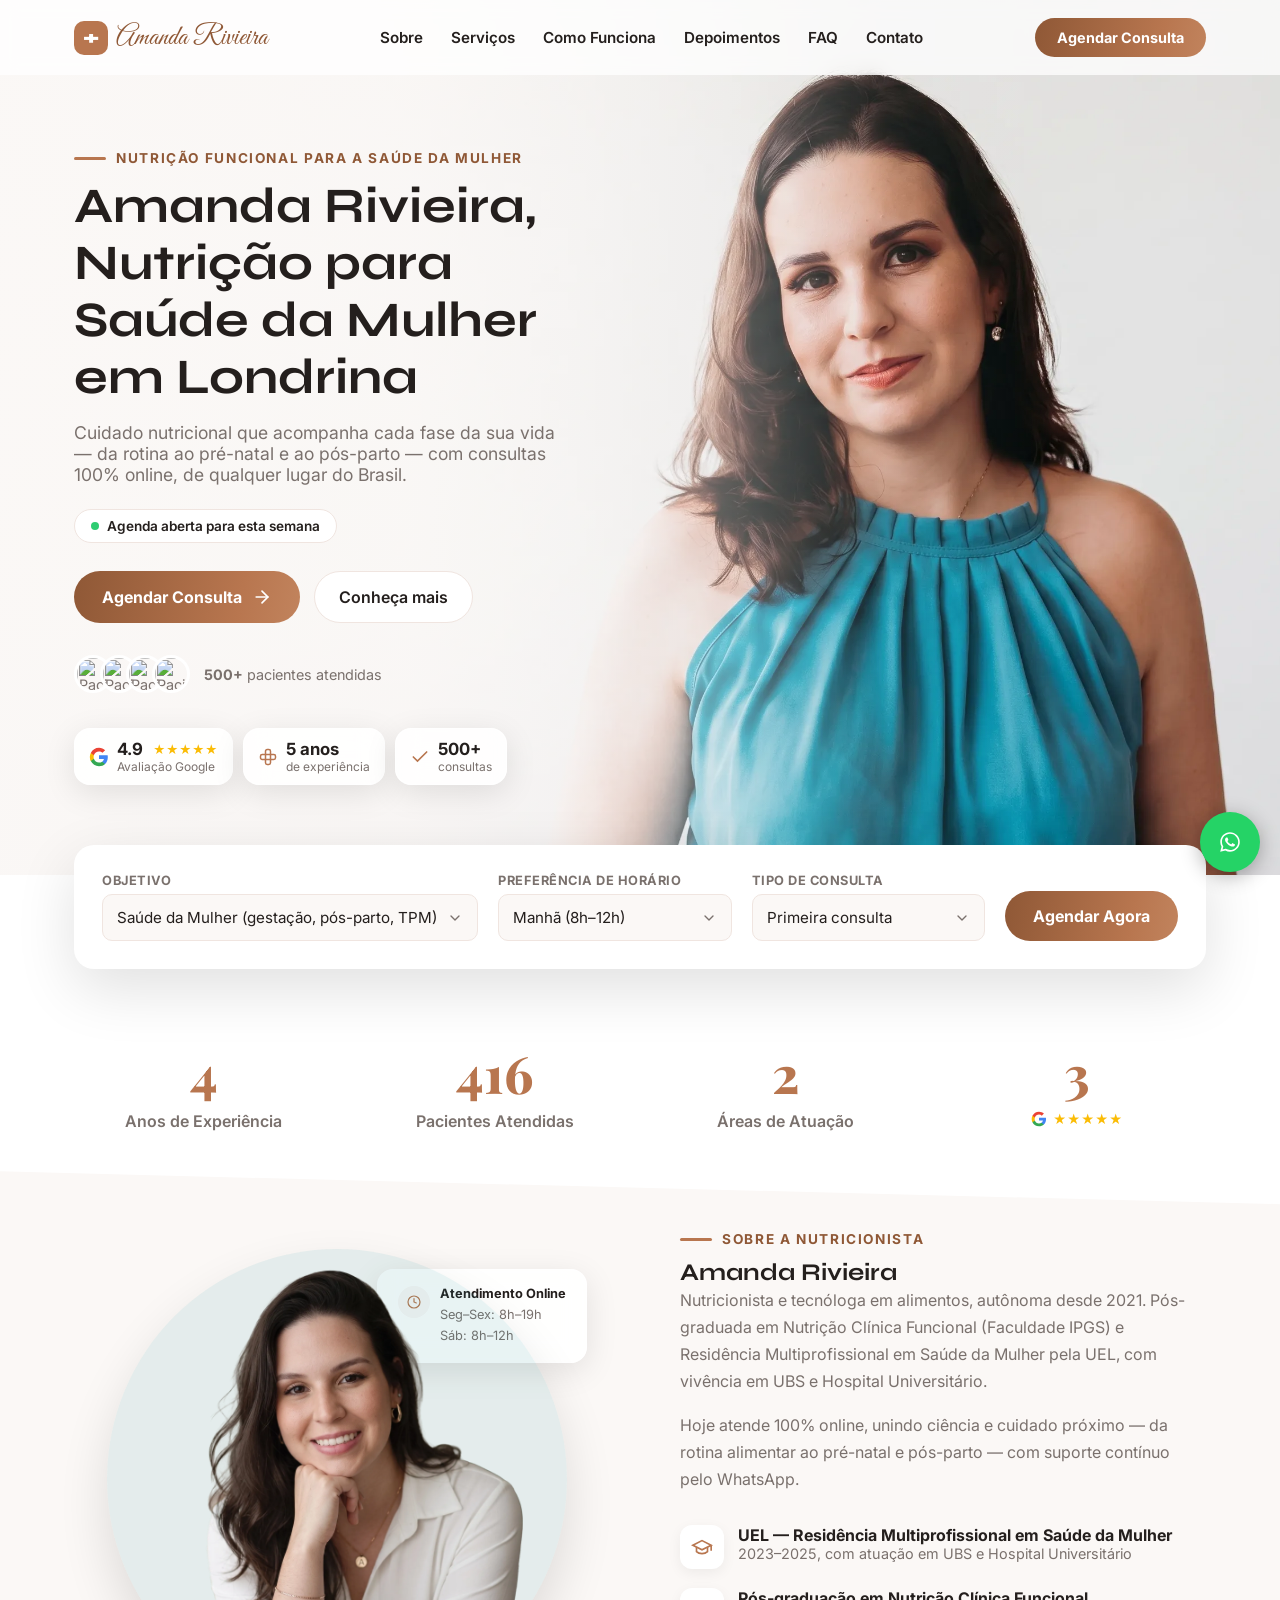
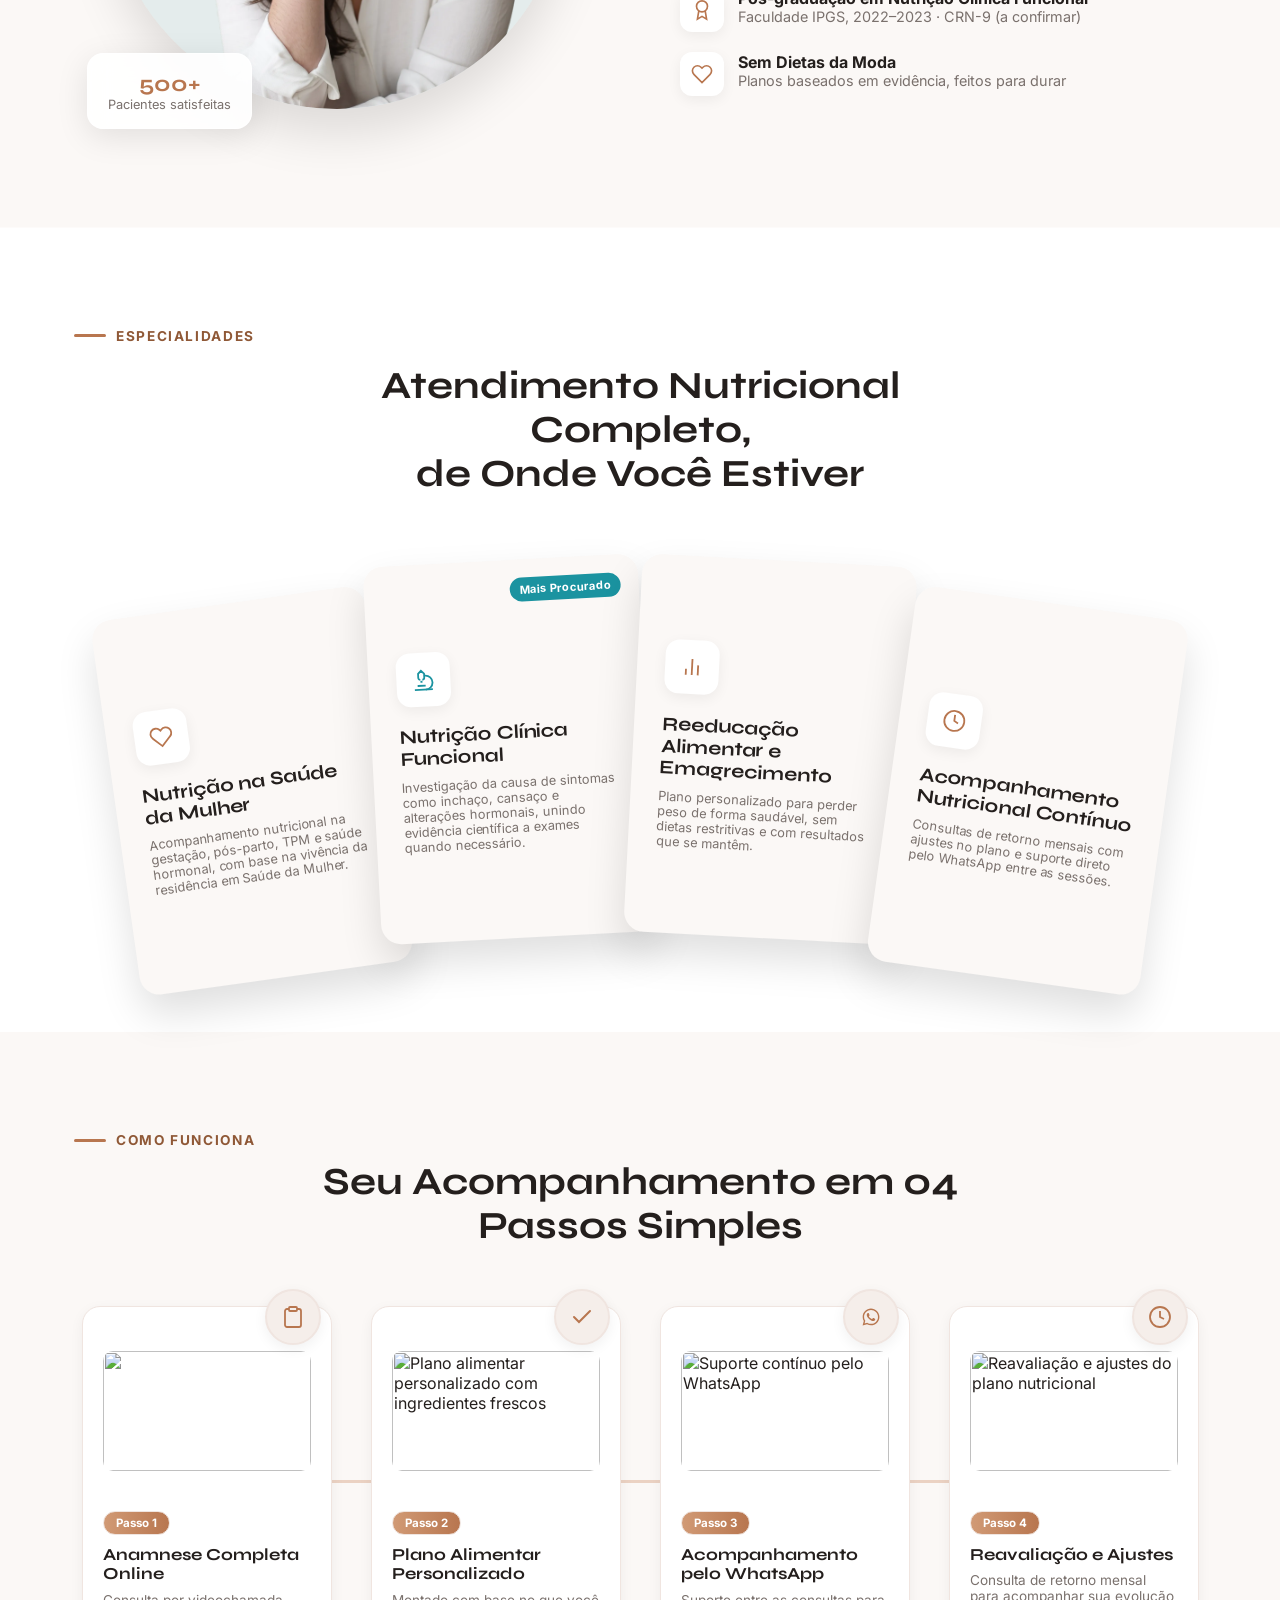
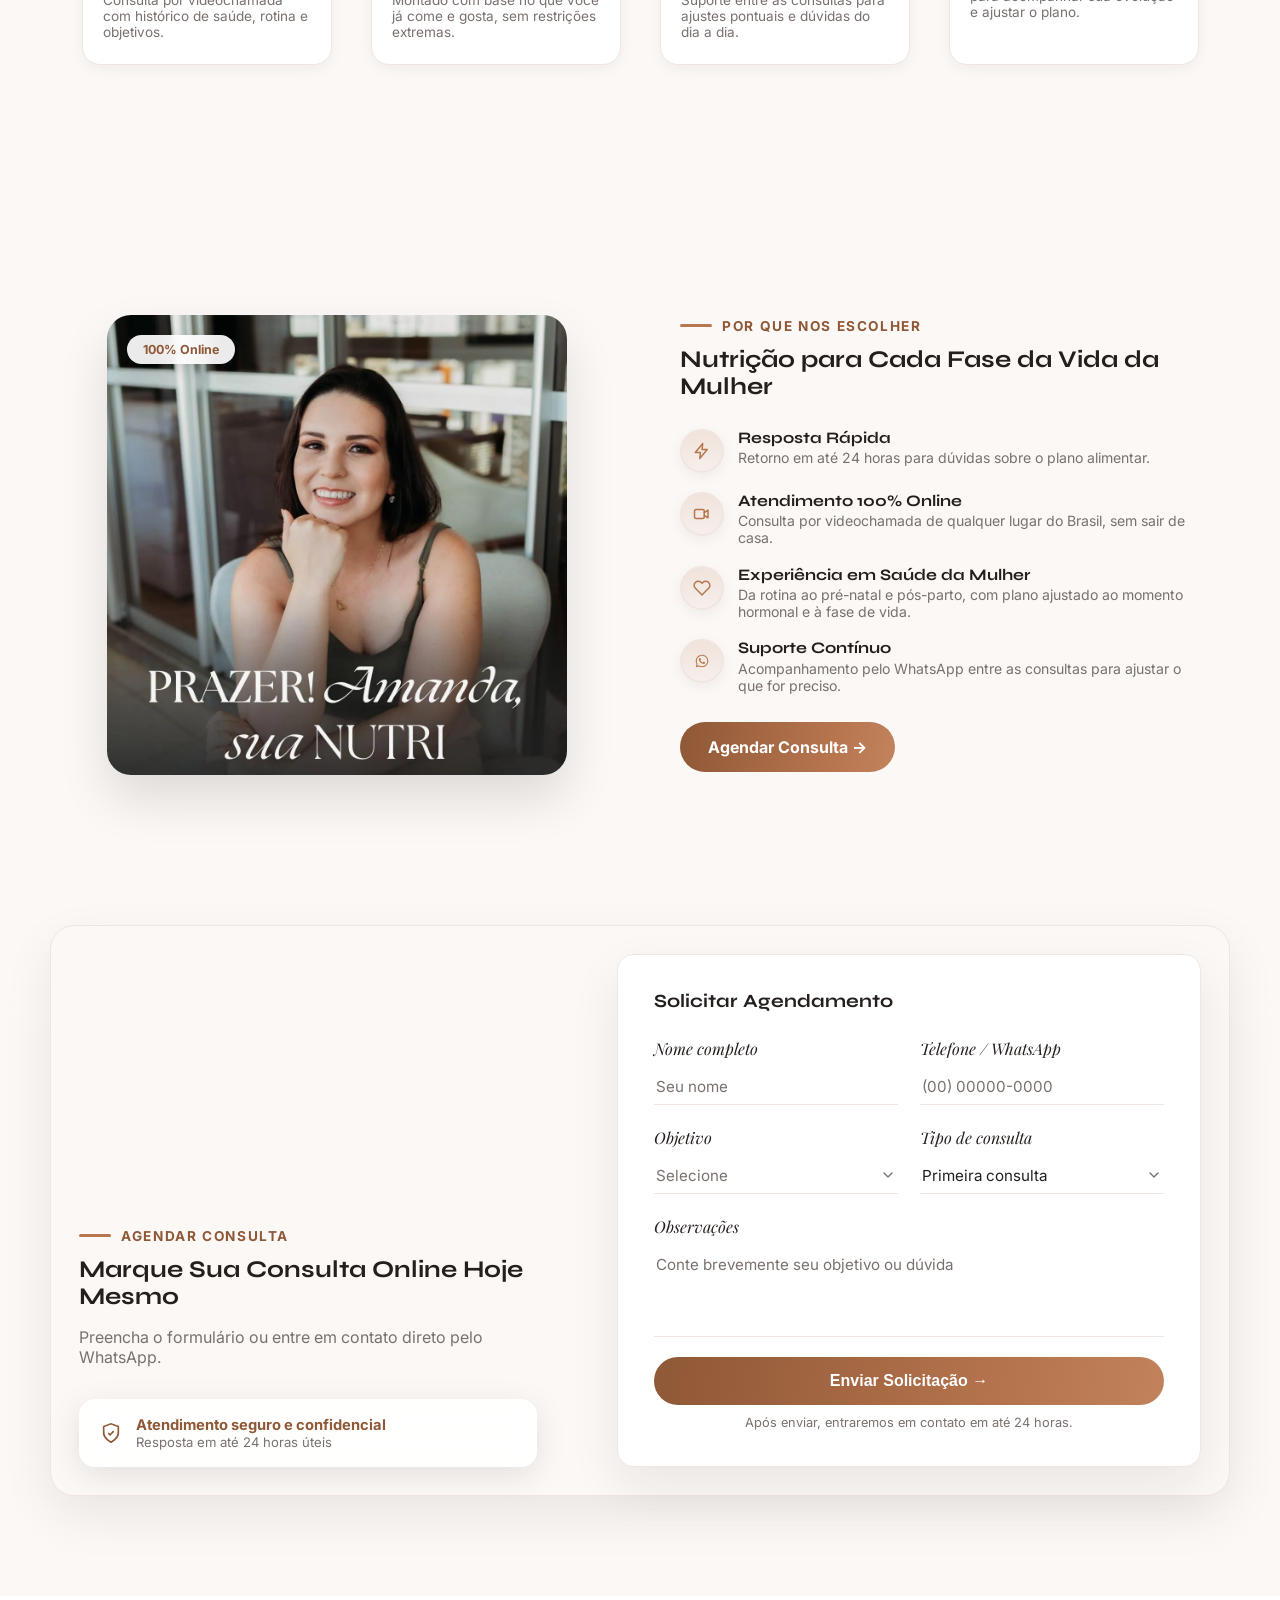
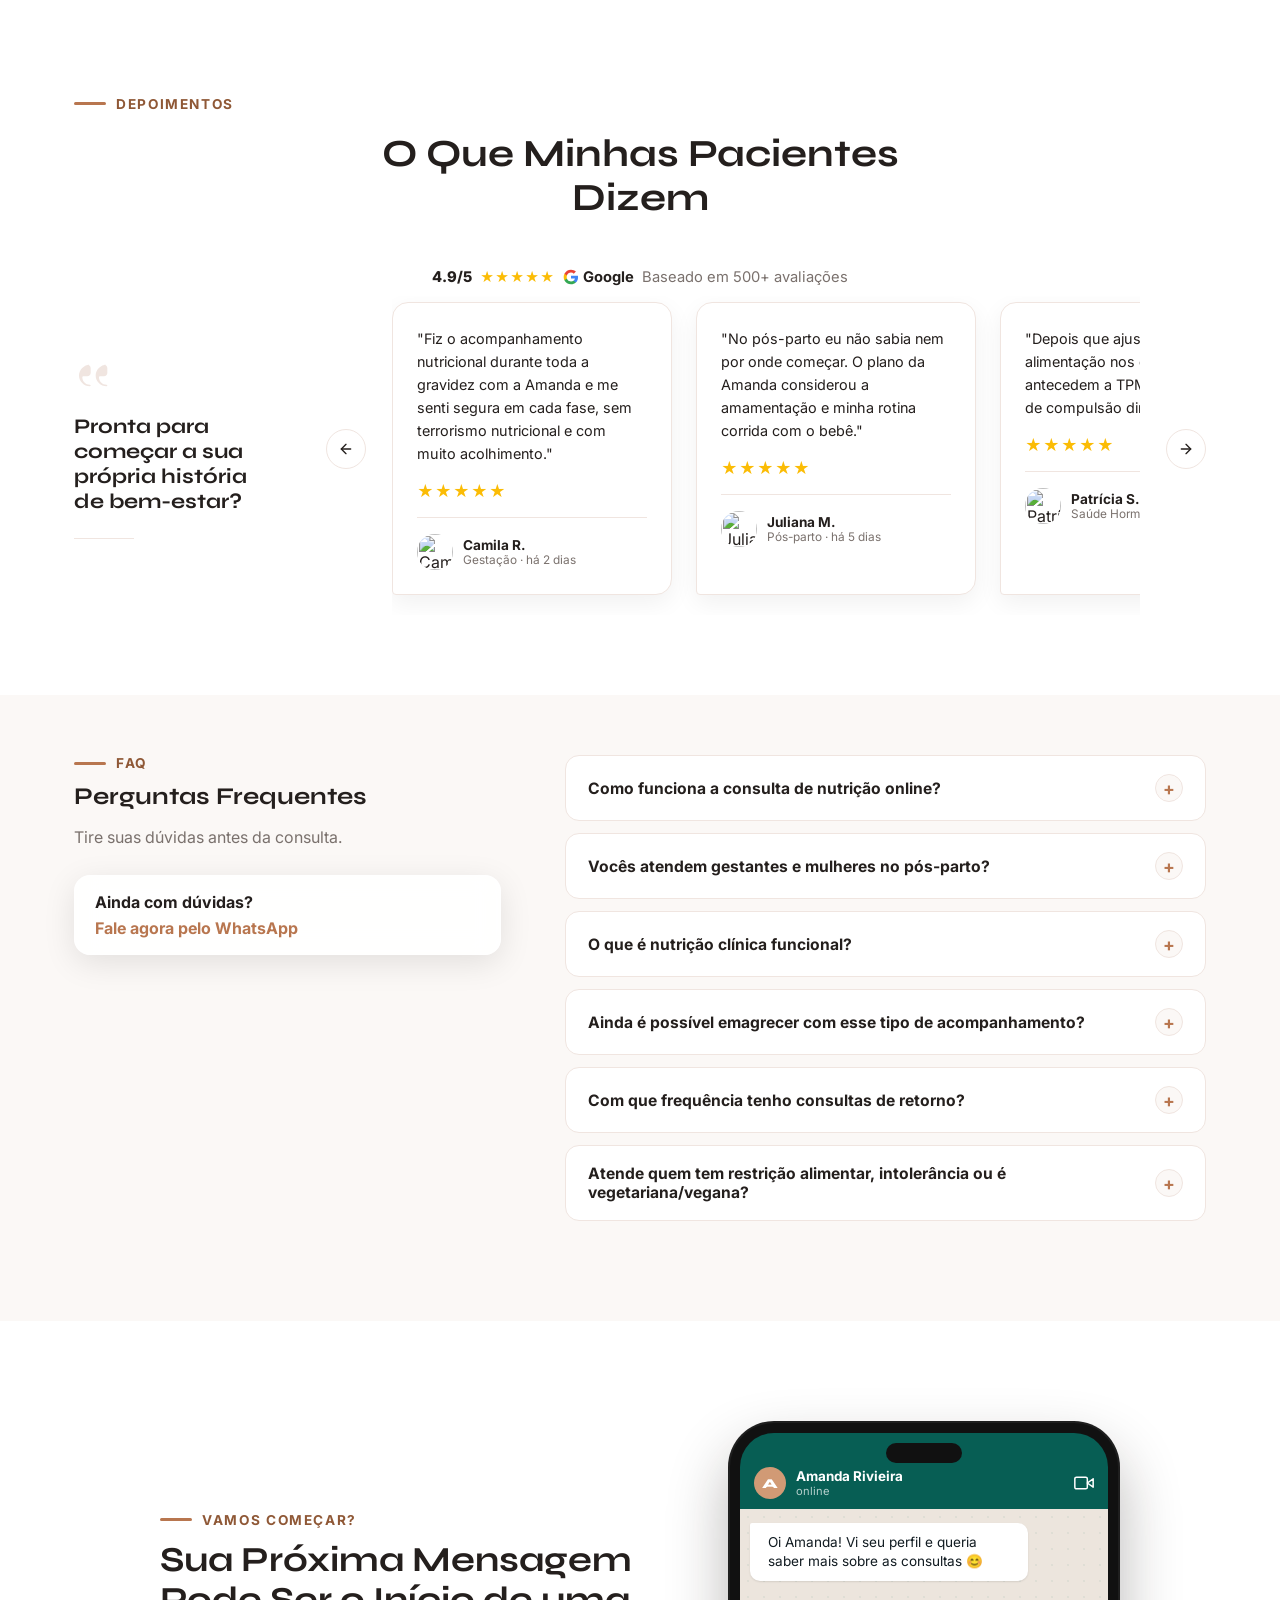
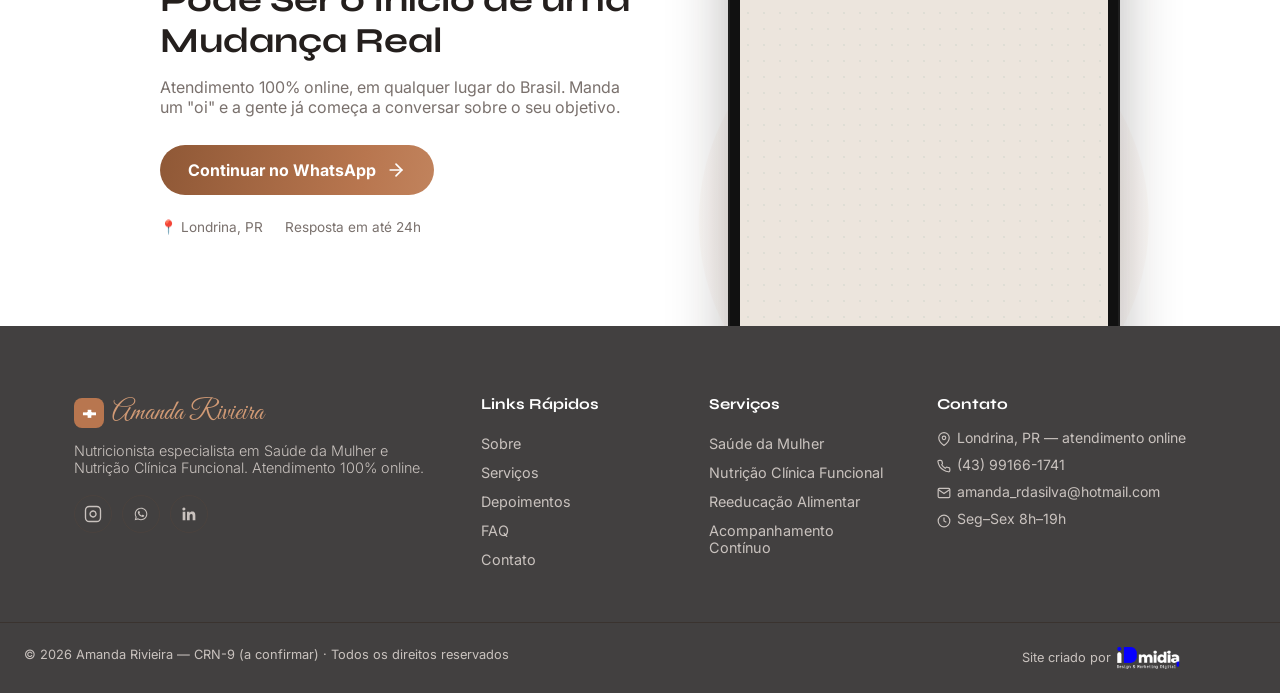
==== index.html @ 5c91d1a1 "versão final" ====
<head>
  <meta charset="UTF-8">
  <meta name="viewport" content="width=device-width, initial-scale=1">

  <title>Nutricionista em Londrina | Amanda Rivieira — Saúde da Mulher e Nutrição Clínica Funcional</title>
  <meta name="description"
    content="Amanda Rivieira, nutricionista especialista em Saúde da Mulher e Nutrição Clínica Funcional. Atendimento 100% online para todo o Brasil. Agende pelo WhatsApp.">

  <link rel="canonical" href="https://#">

  <meta property="og:type" content="website">
  <meta property="og:title"
    content="Nutricionista em Londrina | Amanda Rivieira — Saúde da Mulher e Nutrição Clínica Funcional">
  <meta property="og:description"
    content="Amanda Rivieira, nutricionista especialista em Saúde da Mulher e Nutrição Clínica Funcional. Atendimento 100% online para todo o Brasil. Agende pelo WhatsApp.">
  <meta property="og:image"
    content="https://ui-avatars.com/api/?name=Amanda+Rivieira&size=1200&background=B8764F&color=fff">
  <meta property="og:url" content="https://#">
  <meta property="og:locale" content="pt_BR">

  <link rel="preconnect" href="https://fonts.googleapis.com">
  <link rel="preconnect" href="https://fonts.gstatic.com" crossorigin>
  <link
    href="https://fonts.googleapis.com/css2?family=Syne:wght@500;700;800&family=Inter:wght@400;500;600;700&family=Great+Vibes&family=Playfair+Display:ital,wght@0,700;0,800;0,900;1,400;1,500&display=swap"
    rel="stylesheet">

  <link rel="stylesheet" href="css/style.css">
</head>

<body>

  <script type="application/ld+json">
{
  "@context": "https://schema.org",
  "@graph": [
    {
      "@type": ["Person", "LocalBusiness"],
      "@id": "https://#amanda-rivieira",
      "name": "Amanda Rivieira",
      "jobTitle": "Nutricionista",
      "description": "Nutricionista especialista em Saúde da Mulher e Nutrição Clínica Funcional, com atendimento 100% online para todo o Brasil.",
      "url": "https://#",
      "telephone": "+5543991661741",
      "priceRange": "$$",
      "image": "https://ui-avatars.com/api/?name=Amanda+Rivieira&size=800&background=B8764F&color=fff",
      "knowsAbout": ["Nutrição Clínica Funcional", "Saúde da Mulher", "Nutrição Materno-Infantil", "Reeducação Alimentar"],
      "address": {
        "@type": "PostalAddress",
        "addressLocality": "Londrina",
        "addressRegion": "PR",
        "addressCountry": "BR"
      },
      "areaServed": "BR",
      "openingHoursSpecification": [
        { "@type": "OpeningHoursSpecification", "dayOfWeek": ["Monday","Tuesday","Wednesday","Thursday","Friday"], "opens": "08:00", "closes": "19:00" },
        { "@type": "OpeningHoursSpecification", "dayOfWeek": "Saturday", "opens": "08:00", "closes": "12:00" }
      ]
    },
    {
      "@type": "FAQPage",
      "mainEntity": [
        { "@type": "Question", "name": "Como funciona a consulta de nutrição online?", "acceptedAnswer": { "@type": "Answer", "text": "A consulta acontece por videochamada, com duração média de 50 minutos. Na primeira consulta fazemos uma anamnese completa e ao final você recebe um plano alimentar personalizado por e-mail em até 5 dias úteis." } },
        { "@type": "Question", "name": "Vocês atendem gestantes e mulheres no pós-parto?", "acceptedAnswer": { "@type": "Answer", "text": "Sim. Fiz Residência Multiprofissional em Saúde da Mulher pela UEL, com vivência em pré-natal, maternidade e pós-parto, e atendo gestantes e puérperas com acompanhamento nutricional específico para cada fase." } },
        { "@type": "Question", "name": "O que é nutrição clínica funcional?", "acceptedAnswer": { "@type": "Answer", "text": "É uma abordagem que investiga a causa de sintomas como inchaço, queda de cabelo, TPM e alterações hormonais através da alimentação, unindo evidência científica a exames laboratoriais quando necessário." } },
        { "@type": "Question", "name": "Ainda é possível emagrecer com esse tipo de acompanhamento?", "acceptedAnswer": { "@type": "Answer", "text": "Sim, o emagrecimento pode ser um dos objetivos dentro do plano, mas ele é construído considerando também sintomas, hormônios e fase da vida — não é uma dieta genérica de restrição calórica." } },
        { "@type": "Question", "name": "Com que frequência tenho consultas de retorno?", "acceptedAnswer": { "@type": "Answer", "text": "O acompanhamento padrão é mensal, com suporte pelo WhatsApp entre as consultas para ajustes pontuais." } },
        { "@type": "Question", "name": "Atende quem tem restrição alimentar, intolerância ou é vegetariana/vegana?", "acceptedAnswer": { "@type": "Answer", "text": "Sim. Monto planos adaptados para intolerância à lactose, doença celíaca, vegetarianismo, veganismo, amamentação e outras necessidades específicas." } }
      ]
    }
  ]
}
</script>

  <nav class="navbar" id="navbar">
    <div class="nav-container">
      <a href="#" class="nav-logo"><span class="logo-icon">+</span><span class="logo-text">Amanda Rivieira</span></a>
      <ul class="nav-menu">
        <li><a href="#sobre">Sobre</a></li>
        <li><a href="#servicos">Serviços</a></li>
        <li><a href="#processo">Como Funciona</a></li>
        <li><a href="#depoimentos">Depoimentos</a></li>
        <li><a href="#faq">FAQ</a></li>
        <li><a href="#contato">Contato</a></li>
      </ul>
      <a href="https://wa.me/5543991661741?text=Ol%C3%A1%2C%20gostaria%20de%20agendar%20uma%20consulta"
        class="nav-cta">Agendar Consulta</a>
      <button class="hamburger" id="hamburger" aria-label="Menu"
        aria-expanded="false"><span></span><span></span><span></span></button>
    </div>
  </nav>
  <div class="nav-overlay" id="navOverlay"></div>

  <section class="hero" id="inicio">
    <img src="src/amanda-rivieira.webp" alt="Amanda Rivieira, nutricionista especialista em Saúde da Mulher em Londrina"
      class="hero-bg-photo" loading="eager" fetchpriority="high">
    <div class="hero-scrim"></div>

    <div class="hero-content">
      <div class="hero-text reveal">
        <div class="section-label">Nutrição Funcional para a Saúde da Mulher</div>
        <h1 class="hero-title">Amanda Rivieira, Nutrição para Saúde da Mulher em Londrina</h1>
        <p class="hero-sub">Cuidado nutricional que acompanha cada fase da sua vida — da rotina ao pré-natal e ao
          pós-parto — com consultas 100% online, de qualquer lugar do Brasil.</p>
        <div class="hero-badge"><span class="badge-dot"></span> Agenda aberta para esta semana</div>
        <div class="hero-actions">
          <a href="https://wa.me/5543991661741?text=Ol%C3%A1%2C%20gostaria%20de%20agendar%20uma%20consulta"
            class="btn-primary">
            Agendar Consulta
            <svg width="20" height="20" viewBox="0 0 24 24" fill="none" stroke="currentColor" stroke-width="2"
              stroke-linecap="round">
              <line x1="5" y1="12" x2="19" y2="12" />
              <polyline points="12 5 19 12 12 19" />
            </svg>
          </a>
          <a href="#sobre" class="btn-ghost">Conheça mais</a>
        </div>
        <div class="social-proof">
          <div class="avatar-stack">
            <img class="av"
              src="https://images.unsplash.com/photo-1580489944761-15a19d654956?w=100&h=100&fit=crop&crop=faces&auto=format"
              alt="Paciente atendida">
            <img class="av"
              src="https://images.unsplash.com/photo-1573497019940-1c28c88b4f3e?w=100&h=100&fit=crop&crop=faces&auto=format"
              alt="Paciente atendida">
            <img class="av"
              src="https://images.unsplash.com/photo-1506794778202-cad84cf45f1d?w=100&h=100&fit=crop&crop=faces&auto=format"
              alt="Paciente atendido">
            <img class="av"
              src="https://images.unsplash.com/photo-1746954412182-e97488254ffc?w=100&h=100&fit=crop&crop=faces&auto=format"
              alt="Paciente atendido">
          </div>
          <span><strong>500+</strong> pacientes atendidas</span>
        </div>
        <div class="hero-stats-row">
          <div class="hstat glass-card">
            <div class="fc-icon"><svg width="20" height="20" viewBox="0 0 48 48">
                <path fill="#4285F4"
                  d="M45.12 24.5c0-1.56-.14-3.06-.4-4.5H24v8.51h11.84c-.51 2.75-2.06 5.08-4.39 6.64v5.52h7.11c4.16-3.83 6.56-9.47 6.56-16.17z" />
                <path fill="#34A853"
                  d="M24 46c5.94 0 10.92-1.97 14.56-5.33l-7.11-5.52c-1.97 1.32-4.49 2.1-7.45 2.1-5.73 0-10.58-3.87-12.31-9.07H4.34v5.7C7.96 41.07 15.4 46 24 46z" />
                <path fill="#FBBC05"
                  d="M11.69 28.18C11.25 26.86 11 25.45 11 24s.25-2.86.69-4.18v-5.7H4.34C2.85 17.09 2 20.45 2 24s.85 6.91 2.34 9.88l7.35-5.7z" />
                <path fill="#EA4335"
                  d="M24 10.75c3.23 0 6.13 1.11 8.41 3.29l6.31-6.31C34.91 4.18 29.93 2 24 2 15.4 2 7.96 6.93 4.34 14.12l7.35 5.7c1.73-5.2 6.58-9.07 12.31-9.07z" />
              </svg></div>
            <div class="google-stars">
              <div class="google-stars-first"><strong>4.9</strong><span class="stars-emoji">★★★★★</span></div>
              <small>Avaliação Google</small>
            </div>
          </div>
          <div class="hstat glass-card">
            <div class="fc-icon"><svg width="20" height="20" viewBox="0 0 24 24" fill="none" stroke="currentColor"
                stroke-width="1.8">
                <rect x="3" y="9" width="18" height="6" rx="2" />
                <rect x="9" y="3" width="6" height="18" rx="2" />
              </svg></div>
            <div><strong>5 anos</strong><small>de experiência</small></div>
          </div>
          <div class="hstat glass-card">
            <div class="fc-icon"><svg width="20" height="20" viewBox="0 0 24 24" fill="none" stroke="currentColor"
                stroke-width="2" stroke-linecap="round">
                <polyline points="20 6 9 17 4 12" />
              </svg></div>
            <div><strong>500+</strong><small>consultas</small></div>
          </div>
        </div>
      </div>
    </div>
  </section>

  <section class="booking-strip">
    <div class="container">
      <div class="booking-grid reveal">
        <div class="booking-field">
          <label>Objetivo</label>
          <div class="custom-select">
            <button type="button" class="cs-trigger"><span class="cs-value">Saúde da Mulher (gestação, pós-parto,
                TPM)</span><svg class="cs-arrow" width="16" height="16" viewBox="0 0 24 24" fill="none"
                stroke="currentColor" stroke-width="2" stroke-linecap="round" stroke-linejoin="round">
                <polyline points="6 9 12 15 18 9" />
              </svg></button>
            <ul class="cs-options" role="listbox">
              <li class="cs-option selected" role="option">Saúde da Mulher (gestação, pós-parto, TPM)</li>
              <li class="cs-option" role="option">Nutrição Clínica Funcional</li>
              <li class="cs-option" role="option">Reeducação Alimentar e Emagrecimento</li>
              <li class="cs-option" role="option">Acompanhamento Contínuo</li>
            </ul>
          </div>
        </div>
        <div class="booking-field">
          <label>Preferência de horário</label>
          <div class="custom-select">
            <button type="button" class="cs-trigger"><span class="cs-value">Manhã (8h–12h)</span><svg class="cs-arrow"
                width="16" height="16" viewBox="0 0 24 24" fill="none" stroke="currentColor" stroke-width="2"
                stroke-linecap="round" stroke-linejoin="round">
                <polyline points="6 9 12 15 18 9" />
              </svg></button>
            <ul class="cs-options" role="listbox">
              <li class="cs-option selected" role="option">Manhã (8h–12h)</li>
              <li class="cs-option" role="option">Tarde (13h–18h)</li>
              <li class="cs-option" role="option">Noite (18h–19h)</li>
            </ul>
          </div>
        </div>
        <div class="booking-field">
          <label>Tipo de consulta</label>
          <div class="custom-select">
            <button type="button" class="cs-trigger"><span class="cs-value">Primeira consulta</span><svg
                class="cs-arrow" width="16" height="16" viewBox="0 0 24 24" fill="none" stroke="currentColor"
                stroke-width="2" stroke-linecap="round" stroke-linejoin="round">
                <polyline points="6 9 12 15 18 9" />
              </svg></button>
            <ul class="cs-options" role="listbox">
              <li class="cs-option selected" role="option">Primeira consulta</li>
              <li class="cs-option" role="option">Retorno</li>
            </ul>
          </div>
        </div>
        <a href="https://wa.me/5543991661741?text=Ol%C3%A1%2C%20gostaria%20de%20agendar%20uma%20consulta"
          class="btn-primary">Agendar Agora</a>
      </div>
    </div>
  </section>

  <section class="trust-bar">
    <div class="container trust-grid">
      <div class="trust-item reveal"><span class="counter" data-target="5" data-suffix="+">0</span>
        <p>Anos de Experiência</p>
      </div>
      <div class="trust-item reveal"><span class="counter" data-target="500" data-suffix="+">0</span>
        <p>Pacientes Atendidas</p>
      </div>
      <div class="trust-item reveal"><span class="counter" data-target="3" data-suffix="+">0</span>
        <p>Áreas de Atuação</p>
      </div>
      <div class="trust-item reveal">
        <span class="counter" data-target="4" data-suffix=".9">0</span>
        <div class="google-rating">
          <svg class="google-g" width="16" height="16" viewBox="0 0 48 48">
            <path fill="#4285F4"
              d="M45.12 24.5c0-1.56-.14-3.06-.4-4.5H24v8.51h11.84c-.51 2.75-2.06 5.08-4.39 6.64v5.52h7.11c4.16-3.83 6.56-9.47 6.56-16.17z" />
            <path fill="#34A853"
              d="M24 46c5.94 0 10.92-1.97 14.56-5.33l-7.11-5.52c-1.97 1.32-4.49 2.1-7.45 2.1-5.73 0-10.58-3.87-12.31-9.07H4.34v5.7C7.96 41.07 15.4 46 24 46z" />
            <path fill="#FBBC05"
              d="M11.69 28.18C11.25 26.86 11 25.45 11 24s.25-2.86.69-4.18v-5.7H4.34C2.85 17.09 2 20.45 2 24s.85 6.91 2.34 9.88l7.35-5.7z" />
            <path fill="#EA4335"
              d="M24 10.75c3.23 0 6.13 1.11 8.41 3.29l6.31-6.31C34.91 4.18 29.93 2 24 2 15.4 2 7.96 6.93 4.34 14.12l7.35 5.7c1.73-5.2 6.58-9.07 12.31-9.07z" />
          </svg>
          <span class="stars-emoji">★★★★★</span>
        </div>
      </div>
    </div>
  </section>

  <section class="sobre section-skew-reverse" id="sobre">
    <div class="container sobre-grid">
      <div class="sobre-image-wrap reveal">
        <div class="image-shape">
          <img src="src/amdna-rivieira-perfil.webp" alt="Amanda Rivieira, nutricionista especialista em Saúde da Mulher"
            loading="lazy" style="object-position: 50% 20%;">
        </div>
        <div class="sobre-badge glass-card"><strong>500+</strong><span>Pacientes satisfeitas</span></div>
        <div class="sobre-schedule glass-card">
          <div class="sched-icon">
            <svg width="16" height="16" viewBox="0 0 24 24" fill="none" stroke="currentColor" stroke-width="1.8" stroke-linecap="round" stroke-linejoin="round">
              <circle cx="12" cy="12" r="9" />
              <polyline points="12 7 12 12 15.5 13.5" />
            </svg>
          </div>
          <div>
            <div class="sched-title">Atendimento Online</div>
            <div class="sched-times">
              <div>Seg–Sex: 8h–19h</div>
              <div>Sáb: 8h–12h</div>
            </div>
          </div>
        </div>
      </div>
      <div class="sobre-text reveal">
        <div class="section-label">Sobre a Nutricionista</div>
        <h2>Amanda Rivieira</h2>
        <p>Nutricionista e tecnóloga em alimentos, autônoma desde 2021. Pós-graduada em Nutrição Clínica Funcional
          (Faculdade IPGS) e Residência Multiprofissional em Saúde da Mulher pela UEL, com vivência em UBS e Hospital
          Universitário.</p>
        <p>Hoje atende 100% online, unindo ciência e cuidado próximo — da rotina alimentar ao pré-natal e pós-parto —
          com suporte contínuo pelo WhatsApp.</p>
        <div class="sobre-features">
          <div class="sf-item">
            <div class="sf-icon"><svg width="22" height="22" viewBox="0 0 24 24" fill="none" stroke="currentColor"
                stroke-width="1.8">
                <path d="M22 10v6M2 10l10-5 10 5-10 5z" />
                <path d="M6 12v5c3 3 9 3 12 0v-5" />
              </svg></div>
            <div><strong>UEL — Residência Multiprofissional em Saúde da Mulher</strong><span>2023–2025, com atuação em
                UBS e Hospital Universitário</span></div>
          </div>
          <div class="sf-item">
            <div class="sf-icon"><svg width="22" height="22" viewBox="0 0 24 24" fill="none" stroke="currentColor"
                stroke-width="1.8">
                <circle cx="12" cy="8" r="6" />
                <path d="M15.477 12.89L17 22l-5-3-5 3 1.523-9.11" />
              </svg></div>
            <div><strong>Pós-graduação em Nutrição Clínica Funcional</strong><span>Faculdade IPGS, 2022–2023 · CRN-9 (a
                confirmar)</span></div>
          </div>
          <div class="sf-item">
            <div class="sf-icon"><svg width="22" height="22" viewBox="0 0 24 24" fill="none" stroke="currentColor"
                stroke-width="1.8">
                <path
                  d="M20.84 4.61a5.5 5.5 0 0 0-7.78 0L12 5.67l-1.06-1.06a5.5 5.5 0 0 0-7.78 7.78l1.06 1.06L12 21.23l7.78-7.78 1.06-1.06a5.5 5.5 0 0 0 0-7.78z" />
              </svg></div>
            <div><strong>Sem Dietas da Moda</strong><span>Planos baseados em evidência, feitos para durar</span></div>
          </div>
        </div>
      </div>
    </div>
  </section>

  <section class="servicos" id="servicos">
    <div class="container">
      <div class="section-label" style="justify-content:center">Especialidades</div>
      <h2 class="section-title center servicos-title">Atendimento Nutricional Completo,<br>de Onde Você Estiver</h2>
      <div class="servicos-grid">
        <div class="servico-card reveal" style="--rot:-8deg; --y:46px;">
          <div class="sc-bg"></div>
          <div class="sc-icon-wrap"><svg width="24" height="24" viewBox="0 0 24 24" fill="none" stroke="currentColor"
              stroke-width="1.8">
              <path
                d="M20.84 4.61a5.5 5.5 0 0 0-7.78 0L12 5.67l-1.06-1.06a5.5 5.5 0 0 0-7.78 7.78l1.06 1.06L12 21.23l7.78-7.78 1.06-1.06a5.5 5.5 0 0 0 0-7.78z" />
            </svg></div>
          <h3>Nutrição na Saúde da Mulher</h3>
          <p>Acompanhamento nutricional na gestação, pós-parto, TPM e saúde hormonal, com base na vivência da residência
            em Saúde da Mulher.</p>
        </div>
        <div class="servico-card reveal" style="--rot:-3deg; --y:6px;">
          <div class="sc-bg"></div>
          <span class="sc-badge">Mais Procurado</span>
          <div class="sc-icon-wrap" style="color: var(--accent);"><svg width="24" height="24" viewBox="0 0 24 24"
              fill="none" stroke="currentColor" stroke-width="1.8">
              <path d="M6 18h8" />
              <path d="M3 22h18" />
              <path d="M14 22a7 7 0 1 0 0-14h-1" />
              <path d="M9 14h2" />
              <path d="M9 12a2 2 0 0 1-2-2V6l3-3 3 3v4a2 2 0 0 1-2 2" />
            </svg></div>
          <h3>Nutrição Clínica Funcional</h3>
          <p>Investigação da causa de sintomas como inchaço, cansaço e alterações hormonais, unindo evidência científica
            a exames quando necessário.</p>
        </div>
        <div class="servico-card reveal" style="--rot:3deg; --y:6px;">
          <div class="sc-bg"></div>
          <div class="sc-icon-wrap"><svg width="24" height="24" viewBox="0 0 24 24" fill="none" stroke="currentColor"
              stroke-width="1.8">
              <line x1="18" y1="20" x2="18" y2="10" />
              <line x1="12" y1="20" x2="12" y2="4" />
              <line x1="6" y1="20" x2="6" y2="14" />
            </svg></div>
          <h3>Reeducação Alimentar e Emagrecimento</h3>
          <p>Plano personalizado para perder peso de forma saudável, sem dietas restritivas e com resultados que se
            mantêm.</p>
        </div>
        <div class="servico-card reveal" style="--rot:8deg; --y:46px;">
          <div class="sc-bg"></div>
          <div class="sc-icon-wrap"><svg width="24" height="24" viewBox="0 0 24 24" fill="none" stroke="currentColor"
              stroke-width="1.8">
              <circle cx="12" cy="12" r="10" />
              <polyline points="12 6 12 12 16 14" />
            </svg></div>
          <h3>Acompanhamento Nutricional Contínuo</h3>
          <p>Consultas de retorno mensais com ajustes no plano e suporte direto pelo WhatsApp entre as sessões.</p>
        </div>
      </div>
    </div>
  </section>

  <section class="processo" id="processo">
    <div class="container">
      <div class="section-label" style="justify-content:center">Como Funciona</div>
      <h2 class="section-title center">Seu Acompanhamento em 04 Passos Simples</h2>
      <div class="processo-grid">
        <div class="processo-item reveal">
          <div class="pi-text">
            <span class="pi-tag">Passo 1</span>
            <h3>Anamnese Completa Online</h3>
            <p>Consulta por videochamada com histórico de saúde, rotina e objetivos.</p>
          </div>
          <div class="pi-img-dot">
            <div class="pi-dot"><svg width="24" height="24" viewBox="0 0 24 24" fill="none" stroke="currentColor"
                stroke-width="1.8">
                <path d="M16 4h2a2 2 0 0 1 2 2v14a2 2 0 0 1-2 2H6a2 2 0 0 1-2-2V6a2 2 0 0 1 2-2h2" />
                <rect x="8" y="2" width="8" height="4" rx="1" />
              </svg>

            </div>
            <div class="pi-photo-frame">
              <img
                src="https://plus.unsplash.com/premium_photo-1665990294269-f1d6c35ab9d1?q=80&w=2069&auto=format&fit=crop&ixlib=rb-4.1.0&ixid=M3wxMjA3fDB8MHxwaG90by1wYWdlfHx8fGVufDB8fHx8fA%3D%3D"
                alt="">
            </div>
          </div>

        </div>
        <div class="processo-item reveal">
          <div class="pi-text">
            <span class="pi-tag">Passo 2</span>
            <h3>Plano Alimentar Personalizado</h3>
            <p>Montado com base no que você já come e gosta, sem restrições extremas.</p>
          </div>
          <div class="pi-img-dot">
            <div class="pi-dot"><svg width="24" height="24" viewBox="0 0 24 24" fill="none" stroke="currentColor"
                stroke-width="2" stroke-linecap="round">
                <polyline points="20 6 9 17 4 12" />
              </svg></div>
            <div class="pi-photo-frame">
              <img src="https://images.unsplash.com/photo-1493770348161-369560ae357d?q=80&w=1170&auto=format&fit=crop&ixlib=rb-4.1.0&ixid=M3wxMjA3fDB8MHxwaG90by1wYWdlfHx8fGVufDB8fHx8fA%3D%3D"
                alt="Plano alimentar personalizado com ingredientes frescos">
            </div>
          </div>
        </div>
        <div class="processo-item reveal">
          <div class="pi-text">
            <span class="pi-tag">Passo 3</span>
            <h3>Acompanhamento pelo WhatsApp</h3>
            <p>Suporte entre as consultas para ajustes pontuais e dúvidas do dia a dia.</p>
          </div>
          <div class="pi-img-dot">
            <div class="pi-dot"><svg width="24" height="24" viewBox="0 0 640 640" fill="currentColor">
                <path
                  d="M476.9 161.1C435 119.1 379.2 96 319.9 96C197.5 96 97.9 195.6 97.9 318C97.9 357.1 108.1 395.3 127.5 429L96 544L213.7 513.1C246.1 530.8 282.6 540.1 319.8 540.1L319.9 540.1C442.2 540.1 544 440.5 544 318.1C544 258.8 518.8 203.1 476.9 161.1zM319.9 502.7C286.7 502.7 254.2 493.8 225.9 477L219.2 473L149.4 491.3L168 423.2L163.6 416.2C145.1 386.8 135.4 352.9 135.4 318C135.4 216.3 218.2 133.5 320 133.5C369.3 133.5 415.6 152.7 450.4 187.6C485.2 222.5 506.6 268.8 506.5 318.1C506.5 419.9 421.6 502.7 319.9 502.7zM421.1 364.5C415.6 361.7 388.3 348.3 383.2 346.5C378.1 344.6 374.4 343.7 370.7 349.3C367 354.9 356.4 367.3 353.1 371.1C349.9 374.8 346.6 375.3 341.1 372.5C308.5 356.2 287.1 343.4 265.6 306.5C259.9 296.7 271.3 297.4 281.9 276.2C283.7 272.5 282.8 269.3 281.4 266.5C280 263.7 268.9 236.4 264.3 225.3C259.8 214.5 255.2 216 251.8 215.8C248.6 215.6 244.9 215.6 241.2 215.6C237.5 215.6 231.5 217 226.4 222.5C221.3 228.1 207 241.5 207 268.8C207 296.1 226.9 322.5 229.6 326.2C232.4 329.9 268.7 385.9 324.4 410C359.6 425.2 373.4 426.5 391 423.9C401.7 422.3 423.8 410.5 428.4 397.5C433 384.5 433 373.4 431.6 371.1C430.3 368.6 426.6 367.2 421.1 364.5z" />
              </svg></div>
            <div class="pi-photo-frame">
              <img src="https://images.unsplash.com/photo-1554672408-17407e0322ce?q=80&w=687&auto=format&fit=crop&ixlib=rb-4.1.0&ixid=M3wxMjA3fDB8MHxwaG90by1wYWdlfHx8fGVufDB8fHx8fA%3D%3D"
                alt="Suporte contínuo pelo WhatsApp">
            </div>
          </div>
        </div>
        <div class="processo-item reveal">
          <div class="pi-text">
            <span class="pi-tag">Passo 4</span>
            <h3>Reavaliação e Ajustes</h3>
            <p>Consulta de retorno mensal para acompanhar sua evolução e ajustar o plano.</p>
          </div>
          <div class="pi-img-dot">
            <div class="pi-dot"><svg width="24" height="24" viewBox="0 0 24 24" fill="none" stroke="currentColor"
                stroke-width="1.8">
                <circle cx="12" cy="12" r="10" />
                <polyline points="12 6 12 12 16 14" />
              </svg></div>
            <div class="pi-photo-frame">
              <img src="https://images.unsplash.com/photo-1513128034602-7814ccaddd4e?q=80&w=735&auto=format&fit=crop&ixlib=rb-4.1.0&ixid=M3wxMjA3fDB8MHxwaG90by1wYWdlfHx8fGVufDB8fHx8fA%3D%3D"
                alt="Reavaliação e ajustes do plano nutricional">
            </div>
          </div>
        </div>
      </div>
    </div>
  </section>

  <section class="porque" id="porque">
    <div class="container porque-grid">
      <div class="porque-image reveal">
        <div class="porque-image-wrap">
          <img src="src/amanda-rivieira-4.webp" alt="Nutricionista Amanda Rivieira" loading="lazy">
          <div class="porque-tag porque-tag-top">100% Online</div>
        </div>
      </div>
      <div class="porque-text reveal">
        <div class="section-label">Por que nos escolher</div>
        <h2>Nutrição para Cada Fase da Vida da Mulher</h2>
        <div class="pq-features">
          <div class="pq-item">
            <div class="pq-check"><svg width="18" height="18" viewBox="0 0 24 24" fill="none" stroke="currentColor"
                stroke-width="2" stroke-linecap="round" stroke-linejoin="round">
                <path d="M13 2 3 14h7l-1 8 10-12h-7z" />
              </svg></div>
            <div>
              <h4>Resposta Rápida</h4>
              <p>Retorno em até 24 horas para dúvidas sobre o plano alimentar.</p>
            </div>
          </div>
          <div class="pq-item">
            <div class="pq-check"><svg width="18" height="18" viewBox="0 0 24 24" fill="none" stroke="currentColor"
                stroke-width="2" stroke-linecap="round" stroke-linejoin="round">
                <path d="M15 10 20 7v10l-5-3" />
                <rect x="2" y="6" width="13" height="12" rx="2" />
              </svg></div>
            <div>
              <h4>Atendimento 100% Online</h4>
              <p>Consulta por videochamada de qualquer lugar do Brasil, sem sair de casa.</p>
            </div>
          </div>
          <div class="pq-item">
            <div class="pq-check"><svg width="18" height="18" viewBox="0 0 24 24" fill="none" stroke="currentColor"
                stroke-width="2" stroke-linecap="round" stroke-linejoin="round">
                <path
                  d="M20.84 4.61a5.5 5.5 0 0 0-7.78 0L12 5.67l-1.06-1.06a5.5 5.5 0 0 0-7.78 7.78l1.06 1.06L12 21.23l7.78-7.78 1.06-1.06a5.5 5.5 0 0 0 0-7.78z" />
              </svg></div>
            <div>
              <h4>Experiência em Saúde da Mulher</h4>
              <p>Da rotina ao pré-natal e pós-parto, com plano ajustado ao momento hormonal e à fase de vida.</p>
            </div>
          </div>
          <div class="pq-item">
            <div class="pq-check"><svg width="18" height="18" viewBox="0 0 640 640" fill="currentColor">
                <path
                  d="M476.9 161.1C435 119.1 379.2 96 319.9 96C197.5 96 97.9 195.6 97.9 318C97.9 357.1 108.1 395.3 127.5 429L96 544L213.7 513.1C246.1 530.8 282.6 540.1 319.8 540.1L319.9 540.1C442.2 540.1 544 440.5 544 318.1C544 258.8 518.8 203.1 476.9 161.1zM319.9 502.7C286.7 502.7 254.2 493.8 225.9 477L219.2 473L149.4 491.3L168 423.2L163.6 416.2C145.1 386.8 135.4 352.9 135.4 318C135.4 216.3 218.2 133.5 320 133.5C369.3 133.5 415.6 152.7 450.4 187.6C485.2 222.5 506.6 268.8 506.5 318.1C506.5 419.9 421.6 502.7 319.9 502.7zM421.1 364.5C415.6 361.7 388.3 348.3 383.2 346.5C378.1 344.6 374.4 343.7 370.7 349.3C367 354.9 356.4 367.3 353.1 371.1C349.9 374.8 346.6 375.3 341.1 372.5C308.5 356.2 287.1 343.4 265.6 306.5C259.9 296.7 271.3 297.4 281.9 276.2C283.7 272.5 282.8 269.3 281.4 266.5C280 263.7 268.9 236.4 264.3 225.3C259.8 214.5 255.2 216 251.8 215.8C248.6 215.6 244.9 215.6 241.2 215.6C237.5 215.6 231.5 217 226.4 222.5C221.3 228.1 207 241.5 207 268.8C207 296.1 226.9 322.5 229.6 326.2C232.4 329.9 268.7 385.9 324.4 410C359.6 425.2 373.4 426.5 391 423.9C401.7 422.3 423.8 410.5 428.4 397.5C433 384.5 433 373.4 431.6 371.1C430.3 368.6 426.6 367.2 421.1 364.5z" />
              </svg></div>
            <div>
              <h4>Suporte Contínuo</h4>
              <p>Acompanhamento pelo WhatsApp entre as consultas para ajustar o que for preciso.</p>
            </div>
          </div>
        </div>
        <a href="https://wa.me/5543991661741?text=Ol%C3%A1%2C%20gostaria%20de%20agendar%20uma%20consulta"
          class="btn-primary">Agendar Consulta →</a>
      </div>
    </div>
  </section>

  <section class="agendamento" id="agendar">
    <div class="container agend-grid">
      <div class="agend-info reveal">
        <div class="section-label">Agendar Consulta</div>
        <div class="agend-info-content">
          <h2>Marque Sua Consulta Online Hoje Mesmo</h2>
          <p>Preencha o formulário ou entre em contato direto pelo WhatsApp.</p>
          <div class="trust-note glass-card">
            <svg width="22" height="22" viewBox="0 0 24 24" fill="none" stroke="currentColor" stroke-width="1.8">
              <path d="M12 22s8-4 8-10V5l-8-3-8 3v7c0 6 8 10 8 10z" />
              <path d="m9 12 2 2 4-4" />
            </svg>
            <div><strong>Atendimento seguro e confidencial</strong><span>Resposta em até 24 horas úteis</span></div>
          </div>
        </div>


      </div>
      <form class="agend-form reveal" onsubmit="handleForm(event)">
        <h3>Solicitar Agendamento</h3>
        <div class="form-row">
          <div class="form-group"><label>Nome completo</label><input type="text" placeholder="Seu nome" required></div>
          <div class="form-group"><label>Telefone / WhatsApp</label><input type="tel" placeholder="(00) 00000-0000"
              required></div>
        </div>
        <div class="form-row">
          <div class="form-group">
            <label>Objetivo</label>
            <div class="custom-select">
              <button type="button" class="cs-trigger"><span class="cs-value cs-placeholder">Selecione</span><svg
                  class="cs-arrow" width="16" height="16" viewBox="0 0 24 24" fill="none" stroke="currentColor"
                  stroke-width="2" stroke-linecap="round" stroke-linejoin="round">
                  <polyline points="6 9 12 15 18 9" />
                </svg></button>
              <ul class="cs-options" role="listbox">
                <li class="cs-option" role="option">Saúde da Mulher (gestação, pós-parto, TPM)</li>
                <li class="cs-option" role="option">Nutrição Clínica Funcional</li>
                <li class="cs-option" role="option">Reeducação Alimentar e Emagrecimento</li>
                <li class="cs-option" role="option">Acompanhamento Contínuo</li>
              </ul>
            </div>
          </div>
          <div class="form-group">
            <label>Tipo de consulta</label>
            <div class="custom-select">
              <button type="button" class="cs-trigger"><span class="cs-value">Primeira consulta</span><svg
                  class="cs-arrow" width="16" height="16" viewBox="0 0 24 24" fill="none" stroke="currentColor"
                  stroke-width="2" stroke-linecap="round" stroke-linejoin="round">
                  <polyline points="6 9 12 15 18 9" />
                </svg></button>
              <ul class="cs-options" role="listbox">
                <li class="cs-option selected" role="option">Primeira consulta</li>
                <li class="cs-option" role="option">Retorno</li>
              </ul>
            </div>
          </div>
        </div>
        <div class="form-group form-group-grow"><label>Observações</label><textarea rows="3"
            placeholder="Conte brevemente seu objetivo ou dúvida"></textarea></div>
        <div class="form-submit">
          <button type="submit" class="btn-primary" style="width:100%;justify-content:center">Enviar Solicitação
            →</button>
          <p class="form-note">Após enviar, entraremos em contato em até 24 horas.</p>
        </div>
      </form>
    </div>
  </section>

  <section class="depoimentos" id="depoimentos">
    <div class="container">
      <div class="depo-head">
        <div class="section-label" style="justify-content:center">Depoimentos</div>
        <h2 class="section-title center">O Que Minhas Pacientes Dizem</h2>
        <div class="depo-rating">
          <strong>4.9/5</strong>
          <span class="stars-emoji">★★★★★</span>
          <span class="depo-rating-brand">
            <svg width="16" height="16" viewBox="0 0 48 48">
              <path fill="#4285F4"
                d="M45.12 24.5c0-1.56-.14-3.06-.4-4.5H24v8.51h11.84c-.51 2.75-2.06 5.08-4.39 6.64v5.52h7.11c4.16-3.83 6.56-9.47 6.56-16.17z" />
              <path fill="#34A853"
                d="M24 46c5.94 0 10.92-1.97 14.56-5.33l-7.11-5.52c-1.97 1.32-4.49 2.1-7.45 2.1-5.73 0-10.58-3.87-12.31-9.07H4.34v5.7C7.96 41.07 15.4 46 24 46z" />
              <path fill="#FBBC05"
                d="M11.69 28.18C11.25 26.86 11 25.45 11 24s.25-2.86.69-4.18v-5.7H4.34C2.85 17.09 2 20.45 2 24s.85 6.91 2.34 9.88l7.35-5.7z" />
              <path fill="#EA4335"
                d="M24 10.75c3.23 0 6.13 1.11 8.41 3.29l6.31-6.31C34.91 4.18 29.93 2 24 2 15.4 2 7.96 6.93 4.34 14.12l7.35 5.7c1.73-5.2 6.58-9.07 12.31-9.07z" />
            </svg>
            Google
          </span>
          <span class="depo-rating-count">Baseado em 500+ avaliações</span>
        </div>
      </div>
      <div class="depo-body">
        <div class="depo-side">
          <div class="depo-quote-icon">
            <svg width="40" height="40" viewBox="0 0 24 24" fill="currentColor">
              <path
                d="M9.5 4C6 4 3 7 3 10.5S6 17 9.5 17c.28 0 .5-.22.5-.5s-.22-.5-.5-.5C7.02 16 5 13.98 5 11.5c0-.28.22-.5.5-.5H8c1.1 0 2-.9 2-2V6c0-1.1-.9-2-2-2H9.5zm10 0C16 4 13 7 13 10.5S16 17 19.5 17c.28 0 .5-.22.5-.5s-.22-.5-.5-.5c-2.48 0-4.5-2.02-4.5-4.5 0-.28.22-.5.5-.5H18c1.1 0 2-.9 2-2V6c0-1.1-.9-2-2-2h-.5z" />
            </svg>
          </div>
          <p class="depo-side-text">Pronta para começar a sua própria história de bem-estar?</p>
          <div class="depo-nav">

            <span class="depo-nav-line"></span>

          </div>
        </div>
        <button class="depo-nav-btn" onclick="slideMove(-1)" aria-label="Anterior">
          <svg width="16" height="16" viewBox="0 0 24 24" fill="none" stroke="currentColor" stroke-width="2" stroke-linecap="round" stroke-linejoin="round"><line x1="19" y1="12" x2="5" y2="12"/><polyline points="12 19 5 12 12 5"/></svg>
        </button>
        <div class="depo-track" id="testimonialSlider">
          <div class="depo-bubble">
            <p>"Fiz o acompanhamento nutricional durante toda a gravidez com a Amanda e me senti segura em cada fase,
              sem terrorismo nutricional e com muito acolhimento."</p>
            <div class="depo-stars">★★★★★</div>
            <div class="depo-author">
              <img
                src="https://images.unsplash.com/photo-1580489944761-15a19d654956?w=80&h=80&fit=crop&crop=faces&auto=format"
                alt="Camila R.">
              <div><strong>Camila R.</strong><span>Gestação · há 2 dias</span></div>
            </div>
          </div>
          <div class="depo-bubble">
            <p>"No pós-parto eu não sabia nem por onde começar. O plano da Amanda considerou a amamentação e minha
              rotina corrida com o bebê."</p>
            <div class="depo-stars">★★★★★</div>
            <div class="depo-author">
              <img
                src="https://images.unsplash.com/photo-1573497019940-1c28c88b4f3e?w=80&h=80&fit=crop&crop=faces&auto=format"
                alt="Juliana M.">
              <div><strong>Juliana M.</strong><span>Pós-parto · há 5 dias</span></div>
            </div>
          </div>
          <div class="depo-bubble">
            <p>"Depois que ajustamos minha alimentação nos dias que antecedem a TPM, minhas crises de compulsão
              diminuíram muito."</p>
            <div class="depo-stars">★★★★★</div>
            <div class="depo-author">
              <img
                src="https://images.unsplash.com/photo-1506794778202-cad84cf45f1d?w=80&h=80&fit=crop&crop=faces&auto=format"
                alt="Patrícia S.">
              <div><strong>Patrícia S.</strong><span>Saúde Hormonal · há 1 semana</span></div>
            </div>
          </div>
          <div class="depo-bubble">
            <p>"A consulta foi muito além do peso na balança — investigamos meus sintomas de inchaço e cansaço e hoje
              me sinto muito melhor."</p>
            <div class="depo-stars">★★★★★</div>
            <div class="depo-author">
              <img
                src="https://images.unsplash.com/photo-1746954412182-e97488254ffc?w=80&h=80&fit=crop&crop=faces&auto=format"
                alt="Fernanda T.">
              <div><strong>Fernanda T.</strong><span>Nutrição Funcional · há 2 semanas</span></div>
            </div>
          </div>
          <div class="depo-bubble">
            <p>"Consegui emagrecer sem passar fome e sem cortar tudo que eu gostava. O plano foi montado em cima da
              minha rotina real, não o contrário."</p>
            <div class="depo-stars">★★★★★</div>
            <div class="depo-author">
              <img
                src="https://images.unsplash.com/photo-1522529599102-193c0d76b5b6?w=80&h=80&fit=crop&crop=faces&auto=format"
                alt="Rodrigo M.">
              <div><strong>Rodrigo M.</strong><span>Reeducação Alimentar · há 3 semanas</span></div>
            </div>
          </div>
          <div class="depo-bubble">
            <p>"Sou vegetariana e sempre tive dificuldade de achar um plano completo. A Amanda montou tudo respeitando
              minhas escolhas, sem faltar nutriente."</p>
            <div class="depo-stars">★★★★★</div>
            <div class="depo-author">
              <img
                src="https://images.unsplash.com/photo-1589268579398-1be8358506ab?w=80&h=80&fit=crop&crop=faces&auto=format"
                alt="Beatriz L.">
              <div><strong>Beatriz L.</strong><span>Nutrição Vegetariana · há 1 mês</span></div>
            </div>
          </div>
          <div class="depo-bubble">
            <p>"O que mais me surpreendeu foi o suporte entre as consultas. Mando dúvida pelo WhatsApp e a resposta
              vem rápido, sem enrolação."</p>
            <div class="depo-stars">★★★★★</div>
            <div class="depo-author">
              <img
                src="https://images.unsplash.com/photo-1779497056298-7a23ec268963?w=80&h=80&fit=crop&crop=faces&auto=format"
                alt="Marcos A.">
              <div><strong>Marcos A.</strong><span>Acompanhamento Contínuo · há 1 mês</span></div>
            </div>
          </div>
          <div class="depo-bubble">
            <p>"Atendimento acolhedor do início ao fim. Mesmo sendo online, senti mais cuidado do que em consultas
              presenciais que já tive."</p>
            <div class="depo-stars">★★★★★</div>
            <div class="depo-author">
              <img
                src="https://images.unsplash.com/photo-1662850886700-4ec19bd30d11?w=80&h=80&fit=crop&crop=faces&auto=format"
                alt="Larissa P.">
              <div><strong>Larissa P.</strong><span>Atendimento Online · há 2 meses</span></div>
            </div>
          </div>
        </div>
        <button class="depo-nav-btn" onclick="slideMove(1)" aria-label="Próximo">
          <svg width="16" height="16" viewBox="0 0 24 24" fill="none" stroke="currentColor" stroke-width="2" stroke-linecap="round" stroke-linejoin="round"><line x1="5" y1="12" x2="19" y2="12"/><polyline points="12 5 19 12 12 19"/></svg>
        </button>
      </div>
    </div>
  </section>

  <section class="faq" id="faq">
    <div class="container faq-grid">
      <div class="faq-intro reveal">
        <div class="section-label">FAQ</div>
        <h2>Perguntas Frequentes</h2>
        <p>Tire suas dúvidas antes da consulta.</p>
        <div class="emergency-card glass-card">
          <strong>Ainda com dúvidas?</strong>
          <a href="https://wa.me/5543991661741?text=Ol%C3%A1%2C%20tenho%20uma%20d%C3%BAvida">Fale agora pelo
            WhatsApp</a>
        </div>
      </div>
      <div class="faq-list reveal">
        <div class="faq-item">
          <button class="faq-q" onclick="toggleFaq(this)">Como funciona a consulta de nutrição online?<span
              class="faq-arrow">+</span></button>
          <div class="faq-a">
            <p>A consulta acontece por videochamada, com duração média de 50 minutos. Na primeira consulta fazemos uma
              anamnese completa (histórico de saúde, rotina, exames se houver) e ao final você recebe um plano alimentar
              personalizado por e-mail em até 5 dias úteis.</p>
          </div>
        </div>
        <div class="faq-item">
          <button class="faq-q" onclick="toggleFaq(this)">Vocês atendem gestantes e mulheres no pós-parto?<span
              class="faq-arrow">+</span></button>
          <div class="faq-a">
            <p>Sim. Fiz Residência Multiprofissional em Saúde da Mulher pela UEL, com vivência em pré-natal, maternidade
              e pós-parto, e atendo gestantes e puérperas com acompanhamento nutricional específico para cada fase.</p>
          </div>
        </div>
        <div class="faq-item">
          <button class="faq-q" onclick="toggleFaq(this)">O que é nutrição clínica funcional?<span
              class="faq-arrow">+</span></button>
          <div class="faq-a">
            <p>É uma abordagem que investiga a causa de sintomas como inchaço, queda de cabelo, TPM e alterações
              hormonais através da alimentação — e não só o peso na balança — unindo evidência científica a exames
              laboratoriais quando necessário.</p>
          </div>
        </div>
        <div class="faq-item">
          <button class="faq-q" onclick="toggleFaq(this)">Ainda é possível emagrecer com esse tipo de
            acompanhamento?<span class="faq-arrow">+</span></button>
          <div class="faq-a">
            <p>Sim, o emagrecimento pode ser um dos objetivos dentro do plano, mas ele é construído considerando também
              sintomas, hormônios e fase da vida — não é uma dieta genérica de restrição calórica.</p>
          </div>
        </div>
        <div class="faq-item">
          <button class="faq-q" onclick="toggleFaq(this)">Com que frequência tenho consultas de retorno?<span
              class="faq-arrow">+</span></button>
          <div class="faq-a">
            <p>O acompanhamento padrão é mensal, com suporte pelo WhatsApp entre as consultas para ajustes pontuais e
              tirar dúvidas do dia a dia.</p>
          </div>
        </div>
        <div class="faq-item">
          <button class="faq-q" onclick="toggleFaq(this)">Atende quem tem restrição alimentar, intolerância ou é
            vegetariana/vegana?<span class="faq-arrow">+</span></button>
          <div class="faq-a">
            <p>Sim. Monto planos adaptados para intolerância à lactose, doença celíaca, vegetarianismo, veganismo,
              amamentação e outras necessidades específicas, sempre garantindo os nutrientes necessários para o seu
              objetivo.</p>
          </div>
        </div>
      </div>
    </div>
  </section>

  <section class="contato" id="contato">
    <div class="container contato-wrap">
      <div class="contato-text reveal">
        <div class="section-label">Vamos Começar?</div>
        <h2>Sua Próxima Mensagem Pode Ser o Início de uma Mudança Real</h2>
        <p class="contato-cta-text">Atendimento 100% online, em qualquer lugar do Brasil. Manda um "oi" e a gente já
          começa a conversar sobre o seu objetivo.</p>
        <a href="https://wa.me/5543991661741?text=Ol%C3%A1%2C%20gostaria%20de%20agendar%20uma%20consulta"
          class="btn-primary" target="_blank">
          Continuar no WhatsApp
          <svg width="20" height="20" viewBox="0 0 24 24" fill="none" stroke="currentColor" stroke-width="2"
            stroke-linecap="round">
            <line x1="5" y1="12" x2="19" y2="12" />
            <polyline points="12 5 19 12 12 19" />
          </svg>
        </a>
        <div class="contato-cta-meta">
          <span>📍 Londrina, PR</span>
          <span>Resposta em até 24h</span>
        </div>
      </div>
      <div class="phone-mock reveal">
        <div class="phone-frame">
          <div class="phone-screen">
            <div class="phone-island"></div>
            <div class="phone-header">
              <div class="phone-avatar">A</div>
              <div class="phone-header-info"><strong>Amanda Rivieira</strong><span>online</span></div>
              <svg width="20" height="20" viewBox="0 0 24 24" fill="none" stroke="#fff" stroke-width="1.8" stroke-linecap="round" stroke-linejoin="round">
                <path d="M23 7l-7 5 7 5V7z" />
                <rect x="1" y="5" width="15" height="14" rx="2" />
              </svg>
            </div>
            <div class="phone-chat" id="phoneChat"></div>
          </div>
        </div>
      </div>
    </div>
  </section>

  <footer class="footer">
    <div class="footer-main">
      <div class="footer-brand">
        <div class="footer-logo"><span class="footer-logo-icon">+</span> <span class="logo-text">Amanda Rivieira</span>
        </div>
        <p>Nutricionista especialista em Saúde da Mulher e Nutrição Clínica Funcional. Atendimento 100% online.</p>
        <div class="footer-social">
          <a href="#" class="social-btn" aria-label="Instagram"><svg width="18" height="18" viewBox="0 0 24 24"
              fill="none" stroke="currentColor" stroke-width="1.8">
              <rect x="2" y="2" width="20" height="20" rx="5" ry="5" />
              <path d="M16 11.37A4 4 0 1 1 12.63 8 4 4 0 0 1 16 11.37z" />
              <line x1="17.5" y1="6.5" x2="17.51" y2="6.5" />
            </svg></a>
          <a href="https://wa.me/5543991661741" class="social-btn" aria-label="WhatsApp"><svg width="18" height="18" viewBox="0 0 640 640" fill="currentColor"><path d="M476.9 161.1C435 119.1 379.2 96 319.9 96C197.5 96 97.9 195.6 97.9 318C97.9 357.1 108.1 395.3 127.5 429L96 544L213.7 513.1C246.1 530.8 282.6 540.1 319.8 540.1L319.9 540.1C442.2 540.1 544 440.5 544 318.1C544 258.8 518.8 203.1 476.9 161.1zM319.9 502.7C286.7 502.7 254.2 493.8 225.9 477L219.2 473L149.4 491.3L168 423.2L163.6 416.2C145.1 386.8 135.4 352.9 135.4 318C135.4 216.3 218.2 133.5 320 133.5C369.3 133.5 415.6 152.7 450.4 187.6C485.2 222.5 506.6 268.8 506.5 318.1C506.5 419.9 421.6 502.7 319.9 502.7zM421.1 364.5C415.6 361.7 388.3 348.3 383.2 346.5C378.1 344.6 374.4 343.7 370.7 349.3C367 354.9 356.4 367.3 353.1 371.1C349.9 374.8 346.6 375.3 341.1 372.5C308.5 356.2 287.1 343.4 265.6 306.5C259.9 296.7 271.3 297.4 281.9 276.2C283.7 272.5 282.8 269.3 281.4 266.5C280 263.7 268.9 236.4 264.3 225.3C259.8 214.5 255.2 216 251.8 215.8C248.6 215.6 244.9 215.6 241.2 215.6C237.5 215.6 231.5 217 226.4 222.5C221.3 228.1 207 241.5 207 268.8C207 296.1 226.9 322.5 229.6 326.2C232.4 329.9 268.7 385.9 324.4 410C359.6 425.2 373.4 426.5 391 423.9C401.7 422.3 423.8 410.5 428.4 397.5C433 384.5 433 373.4 431.6 371.1C430.3 368.6 426.6 367.2 421.1 364.5z"/></svg></a>
          <a href="https://www.linkedin.com/in/amanda-rivieira-da-silva-956185232/" target="_blank" rel="noopener" class="social-btn" aria-label="LinkedIn"><svg width="18" height="18" viewBox="0 0 24 24" fill="currentColor"><path d="M20.45 20.45h-3.56v-5.57c0-1.33-.02-3.04-1.85-3.04-1.86 0-2.14 1.45-2.14 2.94v5.67H9.34V9h3.42v1.56h.05c.48-.9 1.64-1.85 3.38-1.85 3.61 0 4.28 2.38 4.28 5.47v6.27zM5.34 7.43a2.07 2.07 0 1 1 0-4.13 2.07 2.07 0 0 1 0 4.13zM7.12 20.45H3.56V9h3.56v11.45z"/></svg></a>
        </div>
      </div>
      <div class="footer-links">
        <h4>Links Rápidos</h4>
        <a href="#sobre">Sobre</a>
        <a href="#servicos">Serviços</a>
        <a href="#depoimentos">Depoimentos</a>
        <a href="#faq">FAQ</a>
        <a href="#contato">Contato</a>
      </div>
      <div class="footer-links">
        <h4>Serviços</h4>
        <a href="#servicos">Saúde da Mulher</a>
        <a href="#servicos">Nutrição Clínica Funcional</a>
        <a href="#servicos">Reeducação Alimentar</a>
        <a href="#servicos">Acompanhamento Contínuo</a>
      </div>
      <div class="footer-contact">
        <h4>Contato</h4>
        <p><svg width="14" height="14" viewBox="0 0 24 24" fill="none" stroke="currentColor" stroke-width="2"
            style="vertical-align:middle;margin-right:6px">
            <path d="M21 10c0 7-9 13-9 13s-9-6-9-13a9 9 0 0 1 18 0z" />
            <circle cx="12" cy="10" r="3" />
          </svg>Londrina, PR — atendimento online</p>
        <p><svg width="14" height="14" viewBox="0 0 24 24" fill="none" stroke="currentColor" stroke-width="2"
            style="vertical-align:middle;margin-right:6px">
            <path
              d="M22 16.92v3a2 2 0 0 1-2.18 2 19.79 19.79 0 0 1-8.63-3.07A19.5 19.5 0 0 1 4.69 13a19.79 19.79 0 0 1-3.07-8.67A2 2 0 0 1 3.6 2.22h3a2 2 0 0 1 2 1.72c.127.96.361 1.903.7 2.81a2 2 0 0 1-.45 2.11L8.09 9.91a16 16 0 0 0 6 6l1.27-1.27a2 2 0 0 1 2.11-.45c.907.339 1.85.573 2.81.7A2 2 0 0 1 22 16.92z" />
          </svg>(43) 99166-1741</p>
        <p><svg width="14" height="14" viewBox="0 0 24 24" fill="none" stroke="currentColor" stroke-width="2"
            style="vertical-align:middle;margin-right:6px">
            <path d="M4 4h16c1.1 0 2 .9 2 2v12c0 1.1-.9 2-2 2H4c-1.1 0-2-.9-2-2V6c0-1.1.9-2 2-2z" />
            <polyline points="22,6 12,13 2,6" />
          </svg>amanda_rdasilva@hotmail.com</p>
        <p><svg width="14" height="14" viewBox="0 0 24 24" fill="none" stroke="currentColor" stroke-width="2"
            style="vertical-align:middle;margin-right:6px">
            <circle cx="12" cy="12" r="10" />
            <polyline points="12 6 12 12 16 14" />
          </svg>Seg–Sex 8h–19h</p>
      </div>
    </div>
    <div class="footer-bottom">
      <p>© 2026 Amanda Rivieira — CRN-9 (a confirmar) · Todos os direitos reservados</p>
      <p class="footer-credit">Site criado por <a href="https://instagram.com/id_midia" target="_blank"><img
            src="src/logo horizontal - id midia branca@4x.png" alt="iD Mídia" class="footer-credit-logo"></a></p>
    </div>
  </footer>

  <a href="https://wa.me/5543991661741?text=Ol%C3%A1%2C%20gostaria%20de%20saber%20como%20funciona%20seu%20atendimento%20e%20se%20voc%C3%AA%20pode%20me%20ajudar%20no%20meu%20caso.%20Pode%20me%20contar%20mais%3F"
    class="wa-float" target="_blank" aria-label="Fale no WhatsApp">
    <svg width="28" height="28" viewBox="0 0 640 640"
      fill="currentColor"><!--!Font Awesome Free v7.3.0 by @fontawesome - https://fontawesome.com License - https://fontawesome.com/license/free Copyright 2026 Fonticons, Inc.-->
      <path
        d="M476.9 161.1C435 119.1 379.2 96 319.9 96C197.5 96 97.9 195.6 97.9 318C97.9 357.1 108.1 395.3 127.5 429L96 544L213.7 513.1C246.1 530.8 282.6 540.1 319.8 540.1L319.9 540.1C442.2 540.1 544 440.5 544 318.1C544 258.8 518.8 203.1 476.9 161.1zM319.9 502.7C286.7 502.7 254.2 493.8 225.9 477L219.2 473L149.4 491.3L168 423.2L163.6 416.2C145.1 386.8 135.4 352.9 135.4 318C135.4 216.3 218.2 133.5 320 133.5C369.3 133.5 415.6 152.7 450.4 187.6C485.2 222.5 506.6 268.8 506.5 318.1C506.5 419.9 421.6 502.7 319.9 502.7zM421.1 364.5C415.6 361.7 388.3 348.3 383.2 346.5C378.1 344.6 374.4 343.7 370.7 349.3C367 354.9 356.4 367.3 353.1 371.1C349.9 374.8 346.6 375.3 341.1 372.5C308.5 356.2 287.1 343.4 265.6 306.5C259.9 296.7 271.3 297.4 281.9 276.2C283.7 272.5 282.8 269.3 281.4 266.5C280 263.7 268.9 236.4 264.3 225.3C259.8 214.5 255.2 216 251.8 215.8C248.6 215.6 244.9 215.6 241.2 215.6C237.5 215.6 231.5 217 226.4 222.5C221.3 228.1 207 241.5 207 268.8C207 296.1 226.9 322.5 229.6 326.2C232.4 329.9 268.7 385.9 324.4 410C359.6 425.2 373.4 426.5 391 423.9C401.7 422.3 423.8 410.5 428.4 397.5C433 384.5 433 373.4 431.6 371.1C430.3 368.6 426.6 367.2 421.1 364.5z" />
    </svg>
  </a>

  <a href="https://wa.me/5543991661741?text=Ol%C3%A1%2C%20gostaria%20de%20agendar%20uma%20consulta"
    class="mobile-cta">
    <svg width="20" height="20" viewBox="0 0 640 640" fill="currentColor">
      <path
        d="M476.9 161.1C435 119.1 379.2 96 319.9 96C197.5 96 97.9 195.6 97.9 318C97.9 357.1 108.1 395.3 127.5 429L96 544L213.7 513.1C246.1 530.8 282.6 540.1 319.8 540.1L319.9 540.1C442.2 540.1 544 440.5 544 318.1C544 258.8 518.8 203.1 476.9 161.1zM319.9 502.7C286.7 502.7 254.2 493.8 225.9 477L219.2 473L149.4 491.3L168 423.2L163.6 416.2C145.1 386.8 135.4 352.9 135.4 318C135.4 216.3 218.2 133.5 320 133.5C369.3 133.5 415.6 152.7 450.4 187.6C485.2 222.5 506.6 268.8 506.5 318.1C506.5 419.9 421.6 502.7 319.9 502.7zM421.1 364.5C415.6 361.7 388.3 348.3 383.2 346.5C378.1 344.6 374.4 343.7 370.7 349.3C367 354.9 356.4 367.3 353.1 371.1C349.9 374.8 346.6 375.3 341.1 372.5C308.5 356.2 287.1 343.4 265.6 306.5C259.9 296.7 271.3 297.4 281.9 276.2C283.7 272.5 282.8 269.3 281.4 266.5C280 263.7 268.9 236.4 264.3 225.3C259.8 214.5 255.2 216 251.8 215.8C248.6 215.6 244.9 215.6 241.2 215.6C237.5 215.6 231.5 217 226.4 222.5C221.3 228.1 207 241.5 207 268.8C207 296.1 226.9 322.5 229.6 326.2C232.4 329.9 268.7 385.9 324.4 410C359.6 425.2 373.4 426.5 391 423.9C401.7 422.3 423.8 410.5 428.4 397.5C433 384.5 433 373.4 431.6 371.1C430.3 368.6 426.6 367.2 421.1 364.5z" />
    </svg>
    Agendar Consulta pelo WhatsApp
  </a>

  <script src="js/script.js"></script>

</body>

</html>
---- css/style.css ----
* {
  margin: 0;
  padding: 0;
  box-sizing: border-box;
}

html {
  scroll-behavior: smooth;
}

:root {
  --primary: #B8764F;
  --primary-light: #D19A75;
  --primary-deep: #8F5836;
  --accent: #1B93A0;
  --bg: #FFFFFF;
  --surface: #FBF8F6;
  --border: #F0E5E0;
  --text: #241F1D;
  --text-muted: #7A716D;
}

body {
  font-family: 'Inter', sans-serif;
  color: var(--text);
  background: var(--bg);
  overflow-x: hidden;
}

h1,
h2,
h3,
h4 {
  font-family: 'Syne', sans-serif;
  font-weight: 700;
  line-height: 1.15;
}

a {
  text-decoration: none;
  color: inherit;
}

ul {
  list-style: none;
}

img {
  max-width: 100%;
  display: block;
}

.container {
  max-width: 1180px;
  margin: 0 auto;
  padding: 0 24px;
}

.section-label {
  display: inline-flex;
  align-items: center;
  gap: 10px;
  color: var(--primary-deep);
  font-size: .85rem;
  font-weight: 700;
  letter-spacing: .12em;
  text-transform: uppercase;
  margin-bottom: .75rem;
}

.section-label::before {
  content: '';
  width: 32px;
  height: 3px;
  background: var(--primary);
  border-radius: 2px;
}

.section-title {
  font-size: clamp(1.7rem, 3.2vw, 2.4rem);
}

.section-title.center {
  text-align: center;
  margin: 0 auto 3rem;
  max-width: 640px;
}

.servicos-title {
  max-width: 820px;
}

.reveal {
  opacity: 0;
  transform: translateY(30px);
  transition: opacity .7s ease, transform .7s ease;
}

.reveal.visible {
  opacity: 1;
  transform: translateY(0);
}

.glass-card {
  background: rgba(255, 255, 255, .9);
  backdrop-filter: blur(12px);
  border: 1px solid rgba(255, 255, 255, .6);
  border-radius: 16px;
  padding: 16px 20px;
  box-shadow: 0 8px 32px rgba(0, 0, 0, .1);
}

@keyframes btnGradientShift {
  0% {
    background-position: 0% 50%;
  }

  50% {
    background-position: 100% 50%;
  }

  100% {
    background-position: 0% 50%;
  }
}

.btn-primary {
  display: inline-flex;
  align-items: center;
  gap: 10px;
  background: linear-gradient(100deg, var(--primary-deep), var(--primary), var(--primary-light), var(--primary), var(--primary-deep));
  background-size: 300% 100%;
  animation: btnGradientShift 6s ease infinite;
  color: #fff;
  font-weight: 700;
  padding: 15px 28px;
  border-radius: 50px;
  border: none;
  cursor: pointer;
  font-size: 1rem;
  transition: transform .25s ease, box-shadow .25s ease, animation-duration .25s ease;
}

.btn-primary:hover {
  transform: translateY(-3px);
  box-shadow: 0 12px 30px rgba(143, 88, 54, .35);
  animation-duration: 1.8s;
}

.btn-ghost {
  display: inline-flex;
  align-items: center;
  gap: 8px;
  padding: 15px 24px;
  border-radius: 50px;
  border: 1.5px solid var(--border);
  background: var(--bg);
  color: var(--text);
  font-weight: 600;
  transition: border-color .25s ease, background .25s ease;
}

.btn-ghost:hover {
  border-color: var(--primary);
  background: var(--surface);
}

/* Blobs + dot pattern */
.blob {
  position: absolute;
  border-radius: 50%;
  filter: blur(80px);
  opacity: .12;
  animation: blobFloat 8s ease-in-out infinite;
}

.blob-1 {
  width: 500px;
  height: 500px;
  background: var(--primary);
  top: -100px;
  right: -100px;
}

.blob-2 {
  width: 350px;
  height: 350px;
  background: var(--accent);
  bottom: 50px;
  left: -80px;
  animation-delay: -3s;
}

@keyframes blobFloat {

  0%,
  100% {
    transform: translate(0, 0) scale(1);
  }

  33% {
    transform: translate(30px, -20px) scale(1.05);
  }

  66% {
    transform: translate(-20px, 15px) scale(.95);
  }
}

.dot-pattern {
  background-image: radial-gradient(circle, var(--primary) 1.5px, transparent 1.5px);
  background-size: 28px 28px;
  opacity: .1;
  position: absolute;
  inset: 0;
  pointer-events: none;
}

.section-skew {
  clip-path: polygon(0 0, 100% 0, 100% 88%, 0 100%);
}

.section-skew-reverse {
  clip-path: polygon(0 0, 100% 5%, 100% 100%, 0 100%);
}

/* NAV */
.navbar {
  position: fixed;
  top: 0;
  left: 0;
  right: 0;
  z-index: 1000;
  padding: 18px 0;
  background: rgba(255, 255, 255, .75);
  backdrop-filter: blur(8px);
  transition: background .3s ease, box-shadow .3s ease, padding .3s ease, transform .3s ease;
}

.navbar.hidden {
  transform: translateY(-100%);
}

.navbar.scrolled {
  background: rgba(255, 255, 255, .94);
  backdrop-filter: blur(10px);
  box-shadow: 0 4px 24px rgba(0, 0, 0, .06);
  padding: 14px 0;
}

.nav-container {
  max-width: 1180px;
  margin: 0 auto;
  padding: 0 24px;
  display: flex;
  align-items: center;
  justify-content: space-between;
}

.nav-logo {
  display: flex;
  align-items: center;
  gap: 8px;
  font-family: 'Syne', sans-serif;
  font-weight: 800;
  font-size: 1.2rem;
}

.logo-icon {
  width: 34px;
  height: 34px;
  border-radius: 10px;
  background: var(--primary);
  color: #fff;
  display: flex;
  align-items: center;
  justify-content: center;
  font-size: 1.3rem;
}

.logo-text {
  font-family: 'Great Vibes', cursive;
  font-weight: 400;
  font-size: 1.7rem;
  color: var(--primary-deep);
}

.nav-menu {
  list-style: none;
  position: fixed;
  top: 0;
  right: -100%;
  height: 100vh;
  width: min(78vw, 320px);
  margin: 0;
  background: #fff;
  display: flex;
  flex-direction: column;
  align-items: flex-start;
  justify-content: center;
  gap: 4px;
  padding: 40px 32px;
  box-shadow: -10px 0 40px rgba(0, 0, 0, .15);
  transition: right .35s ease;
  z-index: 1001;
  font-weight: 600;
  font-size: 1.05rem;
}

.nav-menu.open {
  right: 0;
}

.nav-menu li {
  width: 100%;
}

.nav-menu a {
  display: block;
  padding: 12px 0;
  border-bottom: 1px solid var(--border);
  transition: color .2s ease;
}

.nav-menu a:hover {
  color: var(--accent);
}

.nav-overlay {
  position: fixed;
  inset: 0;
  background: rgba(0, 0, 0, .35);
  opacity: 0;
  pointer-events: none;
  transition: opacity .3s ease;
  z-index: 999;
}

.nav-overlay.open {
  opacity: 1;
  pointer-events: auto;
}

.nav-cta {
  display: none;
  background: linear-gradient(100deg, var(--primary-deep), var(--primary), var(--primary-light), var(--primary), var(--primary-deep));
  background-size: 300% 100%;
  animation: btnGradientShift 6s ease infinite;
  color: #fff;
  font-weight: 700;
  padding: 11px 22px;
  border-radius: 50px;
  font-size: .9rem;
  transition: animation-duration .25s ease;
}

.nav-cta:hover {
  animation-duration: 1.8s;
}

.hamburger {
  display: flex;
  flex-direction: column;
  justify-content: center;
  align-items: center;
  gap: 5px;
  width: 44px;
  height: 44px;
  background: none;
  border: none;
  cursor: pointer;
  z-index: 1002;
  position: relative;
}

.hamburger span {
  width: 24px;
  height: 2px;
  background: var(--text);
  border-radius: 2px;
  transition: transform .25s ease, opacity .25s ease;
}

.hamburger.active span:nth-child(1) {
  transform: translateY(7px) rotate(45deg);
}

.hamburger.active span:nth-child(2) {
  opacity: 0;
}

.hamburger.active span:nth-child(3) {
  transform: translateY(-7px) rotate(-45deg);
}

@media (min-width: 992px) {
  .nav-menu {
    position: static;
    height: auto;
    width: auto;
    flex-direction: row;
    align-items: center;
    background: none;
    box-shadow: none;
    padding: 0;
    gap: 28px;
    font-size: .95rem;
  }

  .nav-menu li {
    width: auto;
  }

  .nav-menu a {
    padding: 0;
    border-bottom: none;
  }

  .nav-cta {
    display: inline-flex;
  }

  .hamburger {
    display: none;
  }

  .nav-overlay {
    display: none;
  }
}

/* HERO */
.hero {
  position: relative;
  padding: 150px 0 90px;
  overflow: hidden;
  min-height: 640px;
  display: flex;
  align-items: center;
}

.hero-bg-photo {
  position: absolute;
  inset: 0;
  width: 100%;
  height: 100%;
  object-fit: cover;
  object-position: 78% 20%;
  z-index: 0;
}

.hero-scrim {
  position: absolute;
  inset: 0;
  z-index: 1;
  background: linear-gradient(90deg, rgba(251, 248, 246, .96) 0%, rgba(251, 248, 246, .88) 32%, rgba(251, 248, 246, .5) 50%, rgba(251, 248, 246, .1) 68%, transparent 82%);
}

.hero-content {
  position: relative;
  z-index: 2;
  max-width: 1180px;
  margin: 0 auto;
  padding: 0 24px;
  width: 100%;
}

.hero-text {
  max-width: 560px;
  display: flex;
  flex-direction: column;
}

.hero-title {
  font-size: clamp(2rem, 4.5vw, 3.1rem);
  margin-bottom: 1rem;
}

.hero-sub {
  color: var(--text-muted);
  font-size: 1.1rem;
  max-width: 500px;
  margin-bottom: 1.5rem;
}

.hero-badge {
  display: inline-flex;
  align-items: center;
  gap: 8px;
  background: #fff;
  border: 1px solid var(--border);
  padding: 8px 16px;
  border-radius: 50px;
  font-size: .85rem;
  font-weight: 600;
  margin-bottom: 1.75rem;
  width: fit-content;
}

.badge-dot {
  width: 8px;
  height: 8px;
  border-radius: 50%;
  background: #2ECC71;
  animation: pulseDot 1.6s infinite;
}

@keyframes pulseDot {

  0%,
  100% {
    opacity: 1
  }

  50% {
    opacity: .3
  }
}

.hero-actions {
  display: flex;
  flex-wrap: wrap;
  gap: 14px;
  margin-bottom: 2rem;
}

.social-proof {
  display: flex;
  align-items: center;
  gap: 14px;
  font-size: .9rem;
  color: var(--text-muted);
}

.avatar-stack {
  display: flex;
}

.av {
  width: 38px;
  height: 38px;
  border-radius: 50%;
  border: 3px solid #fff;
  margin-left: -12px;
  object-fit: cover;
  display: block;
}

.av:first-child {
  margin-left: 0;
}

.hero-stats-row {
  display: flex;
  flex-wrap: wrap;
  gap: 10px;
  margin-top: 2.2rem;
}

.hstat.glass-card {
  padding: 10px 14px;
  display: flex;
  align-items: center;
  gap: 8px;
  white-space: nowrap;
}

.fc-icon {
  color: var(--primary);
  flex-shrink: 0;
}

.hstat strong {
  display: block;
  font-size: 1.05rem;
}

.hstat small {
  color: var(--text-muted);
  font-size: .75rem;
}

@media (max-width: 991px) {

  .hero {
    align-items: flex-end;
    min-height: 700px;
    padding: 64px 0 44px;
  }

  .hero-bg-photo {
    object-position: 82% 50%;
  }

  .hero-scrim {
    background: linear-gradient(0deg, rgba(251, 248, 246, .97) 0%, rgba(251, 248, 246, .9) 32%, rgba(251, 248, 246, .55) 55%, rgba(251, 248, 246, .12) 75%, transparent 100%);
  }

  .hero-sub,
  .hero-actions {
    display: none;
  }

  /* order text mobile */
  .hero-text{order: 1; margin: 0 20px;}
  .hero-badge{order: 1;margin-bottom: 20px;}
  .social-proof{order: 2;margin-bottom:  20px;}
  .hero-actions{order: 4; margin-bottom: 0;}
  .hero-stats-row{order: 8;margin: 20px 0;}
  .section-label{order: 6; margin: 10px 0 0 0; font-size: clamp(.75rem, 2.2vw, .9rem);}
  .hero-title{order: 7; margin: 5px 0 10px 0; font-size: clamp(1.75rem, 7vw, 2.4rem);}

  .btn-ghost{background-color: var(--bg);}

  .sobre .container{padding: 0 60px;}
  .processo .container {padding:  100px;}

  .trust-note{background-color: rgba(255,255,255, .35) !important; width: fit-content; margin-bottom: 60px;}

  .porque{padding: 40px 80px 100px !important;}
}

@media (max-width: 699px) {
  .processo .container {padding:  50px;}
}

@media (max-width: 550px) {
  body{padding-bottom: 0px !important;}
  .footer-bottom{padding-bottom: 100px !important;}
  .hero{position: relative;}
  .hero-badge {display: none;}
  .section-label { order: 2; margin-top: 0; font-size: .7rem;}
  .hero-title { order: 3; font-size: 1.8rem;}
  .social-proof { order: 4; margin-bottom: 20px; }
  .hero-stats-row { order: 5; }

  .social-proof {
    text-shadow: 0 1px 4px rgba(251, 248, 246, .9), 0 1px 12px rgba(251, 248, 246, .7);
  }

  .hero-stats-row .hstat:last-child {
    display: none;
  }

  .sobre-text p,
  .sobre-features .sf-item span {font-size: .9rem; line-height: 1.7;}
  .sobre-features .sf-item strong {font-size: 1rem;}

  .sobre .container .sobre-text p:first-of-type{margin-top: 10px;}
  .trust-note{display: none !important;}

  .porque{padding: 60px 20px 80px!important;}
  
  .depoimentos .depo-rating-count{display: none !important;}
  .footer{margin-bottom: 0 !important;}
}

/* BOOKING STRIP */
.booking-strip {
  position: relative;
  z-index: 5;
  margin-top: -30px;
}

.booking-grid {
  background: #fff;
  border-radius: 20px;
  box-shadow: 0 20px 60px rgba(0, 0, 0, .12);
  padding: 28px;
  display: flex;
  flex-direction: column;
  gap: 16px;
}

.booking-field {
  flex: 1;
  display: flex;
  flex-direction: column;
  gap: 6px;
}

.booking-field label {
  font-size: .8rem;
  font-weight: 700;
  color: var(--text-muted);
  text-transform: uppercase;
  letter-spacing: .04em;
}

.booking-field .custom-select .cs-trigger {
  background-color: var(--surface);
}

/* CUSTOM SELECT */
.custom-select {
  position: relative;
}

.cs-trigger {
  width: 100%;
  display: flex;
  align-items: center;
  justify-content: space-between;
  gap: 10px;
  padding: 13px 14px;
  border-radius: 10px;
  border: 1.5px solid var(--border);
  font-family: 'Inter', sans-serif;
  font-size: .95rem;
  color: var(--text);
  background-color: var(--surface);
  cursor: pointer;
  text-align: left;
  transition: border-color .2s ease, box-shadow .2s ease, background .2s ease;
}

.cs-trigger:hover {
  border-color: var(--primary-light);
}

.cs-value {
  overflow: hidden;
  text-overflow: ellipsis;
  white-space: nowrap;
}

.cs-value.cs-placeholder {
  color: var(--text-muted);
}

.cs-arrow {
  flex-shrink: 0;
  color: var(--text-muted);
  transition: transform .2s ease;
}

.custom-select.open .cs-trigger {
  border-color: var(--primary);
  box-shadow: 0 0 0 3px rgba(184, 118, 79, .15);
}

.custom-select.open .cs-arrow {
  transform: rotate(180deg);
}

.cs-options {
  position: absolute;
  top: calc(100% + 6px);
  left: 0;
  right: 0;
  z-index: 20;
  background: #fff;
  border: 1px solid var(--border);
  border-radius: 12px;
  box-shadow: 0 16px 40px rgba(0, 0, 0, .14);
  padding: 6px;
  max-height: 260px;
  overflow-y: auto;
  opacity: 0;
  transform: translateY(-6px);
  pointer-events: none;
  transition: opacity .18s ease, transform .18s ease;
}

.custom-select.open .cs-options {
  opacity: 1;
  transform: translateY(0);
  pointer-events: auto;
}

.cs-option {
  padding: 10px 12px;
  border-radius: 8px;
  font-size: .92rem;
  color: var(--text);
  cursor: pointer;
  transition: background .15s ease;
}

.cs-option:hover,
.cs-option.active {
  background: rgba(184, 118, 79, .2);
}

.cs-option.selected {
  color: var(--primary-deep);
  font-weight: 700;
}

@media (min-width: 992px) {
  .booking-grid {
    flex-direction: row;
    align-items: flex-end;
    gap: 20px;
  }
}

/* TRUST BAR */
.trust-bar {
  padding: 70px 0 40px;
}

.trust-grid {
  display: grid;
  grid-template-columns: repeat(2, 1fr);
  gap: 2rem;
  text-align: center;
}

.trust-item .counter {
  font-family: 'Playfair Display', serif;
  font-size: 3.2rem;
  font-weight: 800;
  color: var(--primary);
  display: block;
}

.trust-item p {
  color: var(--text-muted);
  font-weight: 600;
  margin-top: .25rem;
  display: flex;
  align-items: center;
  justify-content: center;
  gap: 5px;
}

.google-g {
  flex-shrink: 0;
}

.google-rating {
  display: flex;
  align-items: center;
  justify-content: center;
  gap: 6px;
  margin-top: .25rem;
}

.google-stars {
  display: flex;
  flex-direction: column;
}

.google-stars-first{
  display: flex;
  align-items: center;
  gap: 10px;
}

.google-stars-first small {
  width: min-content;
  white-space: normal;
}



.stars-emoji {
  color: #FBBC05;
  font-size: .85rem;
  letter-spacing: 1px;
  display: block;
}

.google-rating .stars-emoji {
  font-size: .8rem;
}

.hstat .stars-emoji {
  display: inline-block;
  margin: 0;
  font-size: .75rem;
  letter-spacing: 0;
}

@media (min-width: 768px) {
  .trust-grid {
    grid-template-columns: repeat(4, 1fr);
  }
}

/* SOBRE */
.sobre {
  padding: 60px 0 100px;
  background: var(--surface);
}

.sobre-grid {
  display: flex;
  flex-direction: column;
  gap: 3rem;
}

.sobre-image-wrap {
  position: relative;
  max-width: 460px;
  margin: 0 auto;
}

.image-shape {
  position: relative;
  z-index: 2;
  border-radius: 50%;
  overflow: hidden;
  box-shadow: 0 24px 50px rgba(0, 0, 0, .12);
  background: rgba(32, 140, 148, 0.1);
}

.image-shape img {
  width: 100%;
  aspect-ratio: 1/1;
  object-fit: cover;
  object-position: 78% 22%;
}

.sobre-badge,
.sobre-schedule {
  position: absolute;
}

.sobre-schedule {
  z-index: 1;
}

.sobre-badge {
  z-index: 4;
}

.sobre-badge {
  bottom: -20px;
  left: -20px;
  text-align: center;
}

.sobre-badge strong {
  display: block;
  font-family: 'Syne', sans-serif;
  font-size: 1.4rem;
  color: var(--primary);
}

.sobre-badge span {
  font-size: .8rem;
  color: var(--text-muted);
}

.sobre-schedule {
  top: 20px;
  right: -20px;
  max-width: 230px;
  font-size: .8rem;
  display: flex;
  align-items: flex-start;
  gap: 10px;
}

.sched-title {
  white-space: nowrap;
}

.sched-icon {
  width: 32px;
  height: 32px;
  border-radius: 50%;
  background: var(--surface);
  color: var(--primary);
  display: flex;
  align-items: center;
  justify-content: center;
  flex-shrink: 0;
}

.sched-title {
  font-weight: 700;
  color: var(--text);
  margin-bottom: 4px;
}

.sched-times div {
  color: var(--text-muted);
  line-height: 1.6;
}

.sobre-text p {
  color: var(--text-muted);
  margin-bottom: 1rem;
  line-height: 1.7;
}

.sobre-features {
  margin: 2rem 0;
  display: flex;
  flex-direction: column;
  gap: 1.2rem;
}

.sf-item {
  display: flex;
  gap: 14px;
  align-items: flex-start;
}

.sf-icon {
  width: 44px;
  height: 44px;
  border-radius: 12px;
  background: #fff;
  color: var(--primary);
  display: flex;
  align-items: center;
  justify-content: center;
  flex-shrink: 0;
  box-shadow: 0 4px 14px rgba(0, 0, 0, .06);
}

.sf-item strong {
  display: block;
}

.sf-item span {
  color: var(--text-muted);
  font-size: .9rem;
}

@media (min-width: 992px) {
  .sobre-grid {
    display: grid;
    grid-template-columns: 1fr 1fr;
    gap: 5rem;
    align-items: center;
  }
}

/* SERVICOS */
.servicos {
  padding: 100px 0;
}

.servicos .section-label {
  margin-bottom: 20px;
}

.servicos-grid {
  display: flex;
  flex-wrap: wrap;
  justify-content: center;
  align-items: flex-start;
  gap: 0;
  padding-top: 10px;
}

.servico-card {
  position: relative;
  overflow: hidden;
  border-radius: 20px;
  padding: 36px 28px;
  min-height: 378px;
  width: 275px;
  display: flex;
  flex-direction: column;
  justify-content: center;
  background: var(--surface);
  box-shadow: 0 20px 40px rgba(0, 0, 0, .13);
  transform: translateY(var(--y)) rotate(var(--rot));
  transform-origin: bottom center;
  transition: transform .35s ease, box-shadow .35s ease;
  margin-left: -34px;
}

.servico-card:first-child {
  margin-left: 0;
}

.servico-card.reveal {
  transform: translateY(calc(var(--y) + 30px)) rotate(var(--rot));
}

.servico-card.reveal.visible {
  transform: translateY(var(--y)) rotate(var(--rot));
}

@keyframes cardPullOut {
  0% {
    transform: translateY(var(--y)) rotate(var(--rot)) translateX(0) scale(1);
  }

  45% {
    transform: translateY(calc(var(--y) - 20px)) rotate(0deg) translateX(-26px) scale(1.05);
  }

  100% {
    transform: translateY(calc(var(--y) - 20px)) rotate(0deg) translateX(0) scale(1.05);
  }
}

.servico-card:hover {
  animation: cardPullOut .55s cubic-bezier(.22, 1, .36, 1) forwards;
  box-shadow: 0 28px 55px rgba(0, 0, 0, .2);
  z-index: 10;
}

.sc-bg {
  position: absolute;
  inset: 0;
  opacity: 0;
  transition: opacity .4s ease;
  z-index: 0;
  background: linear-gradient(135deg, var(--primary), var(--primary-light));
}

.servico-card:hover .sc-bg {
  opacity: 1;
}

.servico-card:hover h3,
.servico-card:hover p {
  color: #fff;
}

.sc-icon-wrap,
h3,
p {
  position: relative;
  z-index: 1;
}

.sc-badge {
  position: absolute;
  top: 18px;
  right: 18px;
  z-index: 1;
  background: var(--accent);
  color: #fff;
  font-size: .7rem;
  font-weight: 700;
  letter-spacing: .02em;
  padding: 5px 10px;
  border-radius: 50px;
}

.sc-icon-wrap {
  width: 54px;
  height: 54px;
  border-radius: 14px;
  background: #fff;
  color: var(--primary);
  display: flex;
  align-items: center;
  justify-content: center;
  margin-bottom: 1.2rem;
  box-shadow: 0 4px 14px rgba(0, 0, 0, .06);
}

.servico-card h3 {
  margin-bottom: .6rem;
  font-size: 1.2rem;
}

.servico-card p {
  color: var(--text-muted);
  font-size: .8rem;
  margin-bottom: 0;
}

@media (max-width: 899px) {
  .servicos-grid {
    display: block;
    padding-top: 0;
  }

  .servico-card {
    position: sticky;
    top: 96px;
    width: 100%;
    max-width: 420px;
    min-height: 320px;
    margin: 0 auto;
    transform: none;
    transform-origin: top center;
    transition: transform .2s ease, box-shadow .2s ease, filter .2s ease;
  }

  .servico-card + .servico-card {
    margin-top: 22px;
  }

  .servico-card:first-child {
    margin-left: auto;
  }

  .servico-card:nth-child(1) { z-index: 1; }
  .servico-card:nth-child(2) { z-index: 2; }
  .servico-card:nth-child(3) { z-index: 3; }
  .servico-card:nth-child(4) { z-index: 4; }

  .servico-card:hover {
    animation: none;
  }

  .servico-card.reveal {
    transform: translateY(30px);
  }

  .servico-card.reveal.visible {
    transform: translateY(0);
  }
}

/* PROCESSO */
.processo {
  padding: 100px 0;
  background: var(--surface);
}

.processo-grid {
  position: relative;
  display: grid;
  grid-template-columns: 1fr;
  gap: 3rem;
  padding-top: 10px;
}

@media (min-width: 500px) and (max-width: 991px) {
  .processo-grid {
    grid-template-columns: 1fr 1fr;
  }
}

.processo-grid::before {
  content: '';
  position: absolute;
  top: 50%;
  left: 12.5%;
  right: 12.5%;
  height: 3px;
  background: var(--primary-light);
  opacity: .4;
  z-index: 0;
  display: none;
}

.processo-item {
  position: relative;
  z-index: 1;
  display: flex;
  flex-direction: column-reverse;
  align-items: flex-end;
  width: 100%;
  max-width: 100%;
  min-width: 0;
  min-height:280px;
  justify-content: space-between;
  gap: 40px;
  text-align: left;
  background: #fff;
  border: 1px solid var(--border);
  border-radius: 18px;
  padding: 24px 20px;
  box-shadow: 0 4px 14px rgba(0, 0, 0, .05);
}

.pi-text {
  flex: 1;
}

.pi-dot {
  width: 56px;
  height: 56px;
  border-radius: 50%;
  background: rgba(245, 238, 234, 1);
  border: 2px solid var(--border);
  color: var(--primary);
  display: flex;
  align-items: center;
  justify-content: center;
  flex-shrink: 0;
  box-shadow: 0 4px 14px rgba(0, 0, 0, .06);

  position: absolute;
  top: -30%;
  right: -10px;
  z-index: 10;
  
}

.pi-tag {
  display: inline-block;
  background: linear-gradient(to left, var(--primary), var(--primary-light));
  border: 1px solid var(--border);
  color: var(--bg);
  font-size: .72rem;
  font-weight: 700;
  padding: 4px 12px;
  border-radius: 50px;
  margin-bottom: .6rem;
}
.processo-item:hover .pi-tag{
  background: linear-gradient(to right, var(--primary), var(--primary-light));
}

.pi-img-dot {
  display: flex;
  flex-direction: row-reverse;
  align-items: flex-start;
  justify-content: flex-start;
  gap: 10px;
  width: 100%;
  position: relative;
}

.pi-photo-frame {
  margin-top: 20px;
  width: 100%;
  height: 120px;
  overflow: hidden;
  border-radius: 10px;
  flex-shrink: 0;
  transition: transform 0.5s ease-in-out, box-shadow 0.3s ease-in-out;
}

.pi-photo-frame img {
  width: 100%;
  height: 100%;
  object-fit: cover;
  display: block;
}

.processo-item:hover .pi-photo-frame {
  transform: translateX(-5px) translateY(-5px);
  box-shadow: 10px 10px 20px rgba(0, 0, 0, .3);
}

.processo-item h3 {
  font-size: 1.05rem;
  margin-bottom: .5rem;
}

.processo-item p {
  color: var(--text-muted);
  font-size: .85rem;
}

@media (min-width: 992px) {
  .processo-grid {
    grid-template-columns: repeat(4, 1fr);
    gap: 1.5rem;
  }

  .processo-grid::before {
    display: block;
  }

  .processo-item {
    max-width: 250px;
    margin: 0 auto;
  }
}

/* POR QUE */
.porque {
  padding: 150px 0;
  background-color: var(--surface);
}

.porque-grid {
  display: flex;
  flex-direction: column;
  gap: 3rem;
}

.porque-image-wrap {
  position: relative;
  border-radius: 24px;
  overflow: hidden;
  max-width: 460px;
  margin: 0 auto;
  box-shadow: 0 24px 50px rgba(0, 0, 0, .12);
}

.porque-image-wrap img {
  width: 100%;
  aspect-ratio: 1/1;
  object-fit: cover;
  object-position: center top;
}

.porque-tag {
  position: absolute;
  z-index: 2;
}

.porque-tag-top {
  top: 20px;
  left: 20px;
  background: rgba(255, 255, 255, .92);
  backdrop-filter: blur(6px);
  color: var(--primary-deep);
  font-size: .78rem;
  font-weight: 700;
  padding: 7px 16px;
  border-radius: 50px;
  box-shadow: 0 4px 14px rgba(0, 0, 0, .1);
}

.play-btn {
  position: absolute;
  inset: 0;
  display: flex;
  align-items: center;
  justify-content: center;
}

.play-circle {
  width: 64px;
  height: 64px;
  border-radius: 50%;
  background: rgba(184, 118, 79, .9);
  display: flex;
  align-items: center;
  justify-content: center;
  box-shadow: 0 8px 24px rgba(0, 0, 0, .25);
}

.pq-features {
  margin: 1.75rem 0;
  display: flex;
  flex-direction: column;
  gap: 1.2rem;
}

.pq-item {
  display: flex;
  gap: 14px;
}

.pq-check {
  width: 44px;
  height: 44px;
  border-radius: 50%;
  background: linear-gradient(rgba(184, 118, 79, .16), rgba(245, 238, 234, .9));
  border: 2px solid var(--border);
  color: var(--primary);
  display: flex;
  align-items: center;
  justify-content: center;
  flex-shrink: 0;
  box-shadow: 0 4px 14px rgba(0, 0, 0, .06);
}

.pq-item h4 {
  font-size: 1rem;
  margin-bottom: 2px;
}

.pq-item p {
  color: var(--text-muted);
  font-size: .88rem;
}

@media (min-width: 992px) {
  .porque-grid {
    display: grid;
    grid-template-columns: 1fr 1fr;
    gap: 5rem;
    align-items: center;
  }
}

/* AGENDAMENTO */
.agendamento {
  position: relative;
  padding:0 0 100px 0;
  background-color: var(--surface);
  background-image: linear-gradient(var(--surface) 0%, rgba(251, 248, 246, .9) 20%, rgba(251, 248, 246, .9) 80%, var(--surface) 100%), url("https://images.unsplash.com/photo-1550710901-bb7411e532b3?w=1600&h=900&fit=crop&auto=format");
  background-size: cover;
  background-position: center;
}

.agend-grid {
  display: flex;
  flex-direction: column;
  gap: 2.5rem;
  padding: 28px;
  border-radius: 24px;
  border: 1px solid var(--border);
  box-shadow: 0 20px 50px rgba(36, 20, 12, .08);
  background-color: var(--surface);
  background-image: url("https://images.unsplash.com/photo-1781120324554-61292006fc66?q=80&w=1170&auto=format&fit=crop&ixlib=rb-4.1.0&ixid=M3wxMjA3fDB8MHxwaG90by1wYWdlfHx8fGVufDB8fHx8fA%3D%3D");
  background-size: cover;
  background-position: center;
}

.agend-info {
  display: flex;
  flex-direction: column;
  justify-content: flex-end;
}



.agend-info p {
  color: var(--text-muted);
  margin: 1rem 0 2rem;
}



.contact-items {
  display: flex;
  flex-direction: column;
  gap: 1.2rem;
}

.ci {
  display: flex;
  gap: 14px;
  align-items: center;
}

.ci-icon {
  width: 44px;
  height: 44px;
  border-radius: 50%;
  background: linear-gradient(rgba(184, 118, 79, .16), rgba(245, 238, 234, .9));
  border: 2px solid var(--border);
  color: var(--primary);
  display: flex;
  align-items: center;
  justify-content: center;
  flex-shrink: 0;
  box-shadow: 0 4px 14px rgba(0, 0, 0, .06);
}

.ci strong {
  display: block;
  font-size: .92rem;
}

.ci p,
.ci a {
  color: var(--text-muted);
  font-size: .9rem;
}

.trust-note {
  display: flex;
  align-items: center;
  gap: 14px;
  margin-top: 1.75rem;
  color: var(--primary-deep);
}

.trust-note strong {
  display: block;
  font-size: .92rem;
}

.trust-note span {
  color: var(--text-muted);
  font-size: .82rem;
}

.agend-form {
  background: #fff;
  border: 1px solid var(--border);
  border-radius: 16px;
  box-shadow: 0 20px 50px rgba(36, 20, 12, .08);
  padding: 36px;
}

.agend-form h3 {
  margin-bottom: 1.6rem;
}

.form-row {
  display: flex;
  flex-direction: column;
  gap: 22px;
  margin-bottom: 22px;
}

.form-group {
  flex: 1;
  display: flex;
  flex-direction: column;
  gap: 10px;
}

.form-group-grow {
  flex: 1;
}

.form-group-grow textarea {
  flex: 1;
  min-height: 90px;
  resize: none;
}

.form-group label {
  font-family: 'Playfair Display', serif;
  font-style: italic;
  font-weight: 400;
  font-size: 1rem;
  text-transform: none;
  letter-spacing: 0;
  color: var(--text);
}

.form-group input,
.form-group textarea {
  padding: 8px 2px;
  border-radius: 0;
  border: none;
  border-bottom: 1.5px solid var(--border);
  font-family: 'Inter', sans-serif;
  font-size: .95rem;
  color: var(--text);
  background: transparent;
  transition: border-color .2s ease;
}

.form-group input:focus,
.form-group textarea:focus {
  outline: none;
  border-color: var(--primary);
  background: transparent;
  box-shadow: none;
}

.form-group input::placeholder,
.form-group textarea::placeholder {
  color: var(--text-muted);
}

.agend-form .cs-trigger {
  padding: 8px 2px;
  border-radius: 0;
  border: none;
  border-bottom: 1.5px solid var(--border);
  background: transparent;
}

.agend-form .cs-trigger:hover {
  border-color: var(--primary-light);
}

.agend-form .custom-select.open .cs-trigger {
  border-color: var(--primary);
  box-shadow: none;
}

.form-submit {
  margin-top: auto;
  padding-top: 20px;
}

.form-note {
  font-size: .8rem;
  color: var(--text-muted);
  margin-top: 10px;
  text-align: center;
}

@media (min-width: 992px) {
  .agend-grid {
    display: grid;
    grid-template-columns: 1fr 1fr;
    gap: 5rem;
    align-items: stretch;
  }

  .agend-info,
  .agend-form {
    display: flex;
    flex-direction: column;
  }

  .form-row {
    flex-direction: row;
  }
}

/* DEPOIMENTOS */
.depoimentos {
  padding: 100px 0;
  overflow: hidden;
}

.depoimentos .section-label {
  margin-bottom: 20px;
}

.depo-head {
  margin-bottom: 1rem;
}

.depo-rating {
  display: flex;
  align-items: center;
  justify-content: center;
  gap: 8px;
  flex-wrap: wrap;
  color: var(--text-muted);
  font-size: .92rem;
}

.depo-rating > strong {
  color: var(--text);
  font-weight: 800;
}

.depo-rating .stars-emoji {
  font-size: .85rem;
}

.depo-rating-brand {
  display: inline-flex;
  align-items: center;
  gap: 4px;
  font-weight: 700;
  color: var(--text);
}

.depo-body {
  display: flex;
  flex-direction: column;
  gap: 2rem;
}

.depo-side {
  flex-shrink: 0;
  text-align: center;
}

.depo-quote-icon {
  color: var(--border);
  margin-bottom: .5rem;
}

.depo-side-text {
  font-family: 'Syne', sans-serif;
  font-weight: 700;
  font-size: 1.3rem;
  max-width: 200px;
  margin: 0 auto 1.25rem;
}

.depo-nav {
  display: flex;
  align-items: center;
  justify-content: center;
  gap: 12px;
}

.depo-nav-btn {
  width: 40px;
  height: 40px;
  flex-shrink: 0;
  border-radius: 50%;
  border: 1px solid var(--border);
  background: #fff;
  color: var(--text);
  cursor: pointer;
  display: flex;
  align-items: center;
  justify-content: center;
  transition: border-color .2s ease, background .2s ease;
}

.depo-nav-btn:hover {
  border-color: var(--primary);
  background: var(--surface);
}

.depo-nav-line {
  width: 60px;
  height: 1px;
  background: var(--border);
}

.depo-track {
  display: flex;
  gap: 24px;
  overflow-x: auto;
  scroll-snap-type: x mandatory;
  scroll-behavior: smooth;
  padding: 6px 6px 20px;
  margin: -6px -6px -20px;
  -webkit-overflow-scrolling: touch;
}

.depo-track::-webkit-scrollbar {
  height: 6px;
}

.depo-track::-webkit-scrollbar-thumb {
  background: var(--border);
  border-radius: 10px;
}

.depo-bubble {
  scroll-snap-align: start;
  flex: 0 0 280px;
  background: #fff;
  border: 1px solid var(--border);
  border-radius: 16px;
  border-bottom-left-radius: 4px;
  padding: 24px;
  box-shadow: 0 8px 24px rgba(0, 0, 0, .06);
}

@media (max-width: 899px) {
  .depo-track {
    padding-left: 6%;
    padding-right: 6%;
    scroll-snap-type: x mandatory;
  }

  .depo-bubble {
    flex: 0 0 88%;
    scroll-snap-align: center;
  }
}

@media (max-width: 991px) {
  .depo-body {
    display: grid;
    grid-template-columns: auto 1fr auto;
    grid-template-areas:
      "side side side"
      "prev track next";
    align-items: center;
    gap: 1.25rem 10px;
  }

  .depo-side {
    grid-area: side;
  }

  .depo-track {
    grid-area: track;
    min-width: 0;
  }

  .depo-nav-btn:first-of-type {
    grid-area: prev;
  }

  .depo-nav-btn:last-of-type {
    grid-area: next;
  }
}

.depo-bubble p {
  font-size: .9rem;
  line-height: 1.6;
  color: var(--text);
  margin-bottom: 1rem;
}

.depo-stars {
  color: #FBBC05;
  letter-spacing: 1px;
  margin-bottom: 1rem;
}

.depo-author {
  display: flex;
  align-items: center;
  gap: 10px;
  padding-top: 1rem;
  border-top: 1px solid var(--border);
}

.depo-author img {
  width: 36px;
  height: 36px;
  border-radius: 50%;
  object-fit: cover;
}

.depo-author strong {
  display: block;
  font-size: .85rem;
}

.depo-author span {
  font-size: .74rem;
  color: var(--text-muted);
}

@media (min-width: 992px) {
  .depo-body {
    flex-direction: row;
    align-items: center;
  }

  .depo-side {
    width: 220px;
    text-align: left;
  }

  .depo-quote-icon {
    margin: 0 0 1rem;
  }

  .depo-side-text {
    margin: 0 0 1.5rem;
  }

  .depo-nav {
    justify-content: flex-start;
  }
}

/* FAQ */
.faq {
  padding: 60px 0 100px;
  background-color: var(--surface);
  background-image: linear-gradient(var(--surface) 0%, rgba(251, 248, 246, .9) 20%, rgba(251, 248, 246, .9) 80%, var(--surface) 100%);
  background-size: cover;
  background-position: center;
}

.faq-grid {
  display: flex;
  flex-direction: column;
  gap: 3rem;
}

.faq-intro p {
  color: var(--text-muted);
  margin: 1rem 0 1.75rem;
}

.emergency-card {
  display: flex;
  flex-direction: column;
  gap: 6px;
}

.emergency-card a {
  color: var(--primary);
  font-weight: 700;
}

.faq-list {
  display: flex;
  flex-direction: column;
  gap: 12px;
}

.faq-item {
  background: #fff;
  border-radius: 14px;
  border: 1px solid var(--border);
  overflow: hidden;
}

.faq-q {
  width: 100%;
  text-align: left;
  padding: 18px 22px;
  background: none;
  border: none;
  font-family: 'Inter', sans-serif;
  font-weight: 700;
  font-size: .98rem;
  display: flex;
  justify-content: space-between;
  align-items: center;
  cursor: pointer;
  color: var(--text);
  transition: color .2s ease;
}

.faq-q:hover {
  color: var(--primary);
}

.faq-item.open .faq-q {
  color: var(--primary);
}

.faq-arrow {
  width: 28px;
  height: 28px;
  border-radius: 50%;
  background: var(--surface);
  border: 1px solid var(--border);
  color: var(--primary);
  display: flex;
  align-items: center;
  justify-content: center;
  font-size: 1.1rem;
  flex-shrink: 0;
  margin-left: 12px;
  transition: background .2s ease, border-color .2s ease, transform .3s ease;
}

.faq-item.open .faq-arrow {
  background: var(--primary);
  border-color: var(--primary);
  color: #fff;
  transform: rotate(45deg);
}

.faq-a {
  max-height: 0;
  overflow: hidden;
  transition: max-height .4s ease;
}

.faq-item.open .faq-a {
  max-height: 260px;
}

.faq-a p {
  padding: 0 22px 18px;
  color: var(--text-muted);
  font-size: .92rem;
  line-height: 1.6;
}

@media (min-width: 992px) {
  .faq-grid {
    display: grid;
    grid-template-columns: 1fr 1.5fr;
    gap: 4rem;
    align-items: start;
  }
}

/* CONTATO */
.contato {
  padding: 100px 0 0;
  background: var(--bg);
}

.contato-wrap {
  display: flex;
  flex-direction: column;
  align-items: center;
  gap: 3.5rem;
}

.contato-text {
  text-align: center;
  max-width: 480px;
}

.contato-text h2 {
  font-size: clamp(1.6rem, 3vw, 2.2rem);
  margin: 0 0 1rem;
}

.contato-cta-text {
  color: var(--text-muted);
  margin-bottom: 1.75rem;
}

.contato-cta-meta {
  display: flex;
  flex-wrap: wrap;
  justify-content: center;
  gap: 6px 22px;
  margin-top: 1.5rem;
  color: var(--text-muted);
  font-size: .85rem;
}

/* Phone mockup */
.phone-mock {
  position: relative;
  margin-bottom: -198px;
  --phone-w: clamp(270px, 30.6vw, 468px);
}

.phone-mock::before {
  content: '';
  position: absolute;
  top: 50%;
  left: 50%;
  width: calc(var(--phone-w) * 1.15);
  height: calc(var(--phone-w) * 1.15);
  transform: translate(-50%, -50%);
  border-radius: 50%;
  background: radial-gradient(circle, rgba(184, 118, 79, .35), rgba(217, 154, 117, .12) 55%, transparent 78%);
  z-index: 0;
}

.phone-frame {
  position: relative;
  z-index: 1;
  width: var(--phone-w);
  aspect-ratio: 286 / 584;
  background: #111;
  border-radius: 46px;
  padding: 12px;
  box-shadow: 0 30px 60px rgba(28, 19, 16, .3), inset 0 0 0 2px rgba(255, 255, 255, .06);
}

.phone-screen {
  position: relative;
  width: 100%;
  height: 100%;
  border-radius: 34px;
  overflow: hidden;
  display: flex;
  flex-direction: column;
}

.phone-island {
  position: absolute;
  top: 10px;
  left: 50%;
  transform: translateX(-50%);
  width: 76px;
  height: 20px;
  background: #111;
  border-radius: 100px;
  z-index: 3;
}

.phone-header {
  display: flex;
  align-items: center;
  gap: 10px;
  background: #075E54;
  padding: 16px 14px 10px;
  padding-top: 34px;
  flex-shrink: 0;
}

.phone-avatar {
  width: 32px;
  height: 32px;
  border-radius: 50%;
  background: var(--primary-light);
  color: #fff;
  font-family: 'Syne', sans-serif;
  font-weight: 800;
  font-size: .85rem;
  display: flex;
  align-items: center;
  justify-content: center;
  flex-shrink: 0;
}

.phone-header-info {
  flex: 1;
  min-width: 0;
}

.phone-header-info strong {
  display: block;
  color: #fff;
  font-size: .84rem;
}

.phone-header-info span {
  color: rgba(255, 255, 255, .7);
  font-size: .7rem;
}

.phone-chat {
  flex: 1;
  background-color: #ECE5DD;
  background-image: radial-gradient(rgba(7, 94, 84, .06) 1px, transparent 1px);
  background-size: 16px 16px;
  padding: 14px 10px;
  display: flex;
  flex-direction: column;
  justify-content: flex-start;
  gap: 7px;
  overflow-y: auto;
}

.chat-bubble {
  max-width: 80%;
  padding: 10px 18px;
  border-radius: 10px;
  font-size: clamp(0.78rem, 1.5vw, 0.85rem);
  line-height: 1.4;
  opacity: 0;
  transform: translateY(8px);
  transition: opacity .4s ease, transform .4s ease;
}

.chat-bubble.show {
  opacity: 1;
  transform: translateY(0);
}

.chat-in {
  align-self: flex-start;
  background: #fff;
  color: #111b21;
  border-top-left-radius: 2px;
  box-shadow: 0 1px 2px rgba(0, 0, 0, .1);
}

.chat-out {
  align-self: flex-end;
  background: #D9FDD3;
  color: #111b21;
  border-top-right-radius: 2px;
  box-shadow: 0 1px 2px rgba(0, 0, 0, .1);
}

.chat-typing {
  display: flex;
  align-items: center;
  gap: 4px;
  padding: 10px 13px;
}

.chat-typing span {
  width: 6px;
  height: 6px;
  border-radius: 50%;
  background: #8a978f;
  animation: typingDot 1.2s infinite ease-in-out;
}

.chat-typing span:nth-child(2) {
  animation-delay: .15s;
}

.chat-typing span:nth-child(3) {
  animation-delay: .3s;
}

@keyframes typingDot {

  0%,
  60%,
  100% {
    transform: translateY(0);
    opacity: .5;
  }

  30% {
    transform: translateY(-4px);
    opacity: 1;
  }
}

@media (min-width: 992px) {
  .contato-wrap {
    flex-direction: row;
    align-items: center;
    justify-content: center;
    gap: 5.5rem;
  }

  .contato-text {
    text-align: left;
  }

  .contato-cta-meta {
    justify-content: flex-start;
  }

  .phone-mock {
    margin-bottom: clamp(-358px, calc(27px - 25.2vw), -194px);
  }
}

/* FOOTER */
.footer {
  position: relative;
  z-index: 5;
  background: #424040;
  color: #C9C2BE;
  padding: 70px 0 0;
}

.footer-brand p {
  font-size: .9rem;
  font-weight: 300;
}

.footer-main {
  display: flex;
  flex-direction: column;
  gap: 2.5rem;
  padding: 0 24px;
  max-width: 1180px;
  margin: 0 auto;
}

.footer-logo {
  display: flex;
  align-items: center;
  gap: 8px;
  font-family: 'Syne', sans-serif;
  font-weight: 800;
  font-size: 1.2rem;
  color: #fff;
  margin-bottom: .75rem;
}

.footer-logo .logo-text {
  color: var(--primary-light);
}

.footer-logo-icon {
  width: 30px;
  height: 30px;
  border-radius: 8px;
  background: var(--primary);
  color: #fff;
  display: flex;
  align-items: center;
  justify-content: center;
  flex-shrink: 0;
}

.footer-social {
  display: flex;
  gap: 10px;
  margin-top: 1.2rem;
}

.social-btn {
  width: 38px;
  height: 38px;
  border-radius: 50%;
  border: 1px solid #4A423E;
  display: flex;
  align-items: center;
  justify-content: center;
  color: #C9C2BE;
  transition: background .2s ease, color .2s ease;
}

.social-btn:hover {
  background: var(--primary);
  color: #fff;
  border-color: var(--primary);
}

.footer-links h4,
.footer-contact h4 {
  color: #fff;
  font-size: .95rem;
  margin-bottom: 1rem;
}

.footer-links a {
  display: block;
  padding: 6px 0;
  font-size: .9rem;
  color: #C9C2BE;
}

.footer-links a:hover {
  color: var(--accent);
}

.footer-contact p {
  font-size: .88rem;
  margin-bottom: 10px;
}

.footer-bottom {
  border-top: 1px solid #3A332F;
  margin-top: 3rem;
  padding: 24px;
  text-align: center;
  font-size: .8rem;
  display: flex;
  flex-direction: column;
  gap: 6px;
}

.footer-bottom a {
  color: var(--primary);
}

.footer-credit {
  display: flex;
  align-items: center;
  justify-content: center;
  gap: 6px;
}

.footer-credit-logo {
  height: 22px;
  width: auto;
  vertical-align: middle;
}

@media (min-width: 992px) {
  .footer-main {
    display: grid;
    grid-template-columns: 2fr 1fr 1fr 1.5fr;
    gap: 3rem;
  }

  .footer-bottom {
    flex-direction: row;
    justify-content: space-between;
    padding-right: 100px;
  }

  .footer-credit {
    justify-content: flex-end;
  }
}

/* WA FLOAT */
@keyframes pulse {

  0%,
  100% {
    box-shadow: 0 0 0 0 rgba(37, 211, 102, .5)
  }

  70% {
    box-shadow: 0 0 0 14px rgba(37, 211, 102, 0)
  }
}

.wa-float {
  position: fixed;
  bottom: 28px;
  right: 20px;
  z-index: 1000;
  width: 60px;
  height: 60px;
  border-radius: 50%;
  background: #25D366;
  color: #fff;
  display: flex;
  align-items: center;
  justify-content: center;
  box-shadow: 0 4px 20px rgba(0, 0, 0, .3);
  animation: pulse 2.5s infinite;
  opacity: 0;
  transform: scale(.7);
  transition: opacity .5s 1.2s ease, transform .5s 1.2s cubic-bezier(.34, 1.56, .64, 1);
}

.wa-float.show {
  opacity: 1;
  transform: scale(1);
}

@media (max-width: 991px) {
  .wa-float {
    display: none;
  }
}

/* MOBILE CTA */
.mobile-cta {
  display: flex;
  align-items: center;
  justify-content: center;
  gap: 8px;
  position: fixed;
  left: 16px;
  right: 16px;
  bottom: 16px;
  z-index: 999;
  background: linear-gradient(100deg, var(--primary-deep), var(--primary), var(--primary-light), var(--primary), var(--primary-deep));
  background-size: 300% 100%;
  animation: btnGradientShift 6s ease infinite;
  color: #fff;
  text-align: center;
  padding: 15px 24px;
  border-radius: 50px;
  font-weight: 700;
  font-size: 1rem;
  box-shadow: 0 10px 28px rgba(143, 88, 54, .35);
}

.mobile-cta svg {
  flex-shrink: 0;
}

body {
  padding-bottom: 84px;
}

@media (min-width: 992px) {
  .mobile-cta {
    display: none;
  }

  body {
    padding-bottom: 0;
  }
}

/* REDUCED MOTION */
@media (prefers-reduced-motion: reduce) {

  *,
  *::before,
  *::after {
    animation-duration: .001ms !important;
    animation-iteration-count: 1 !important;
    transition-duration: .001ms !important;
    scroll-behavior: auto !important;
  }

  .reveal {
    opacity: 1;
    transform: none;
  }
}
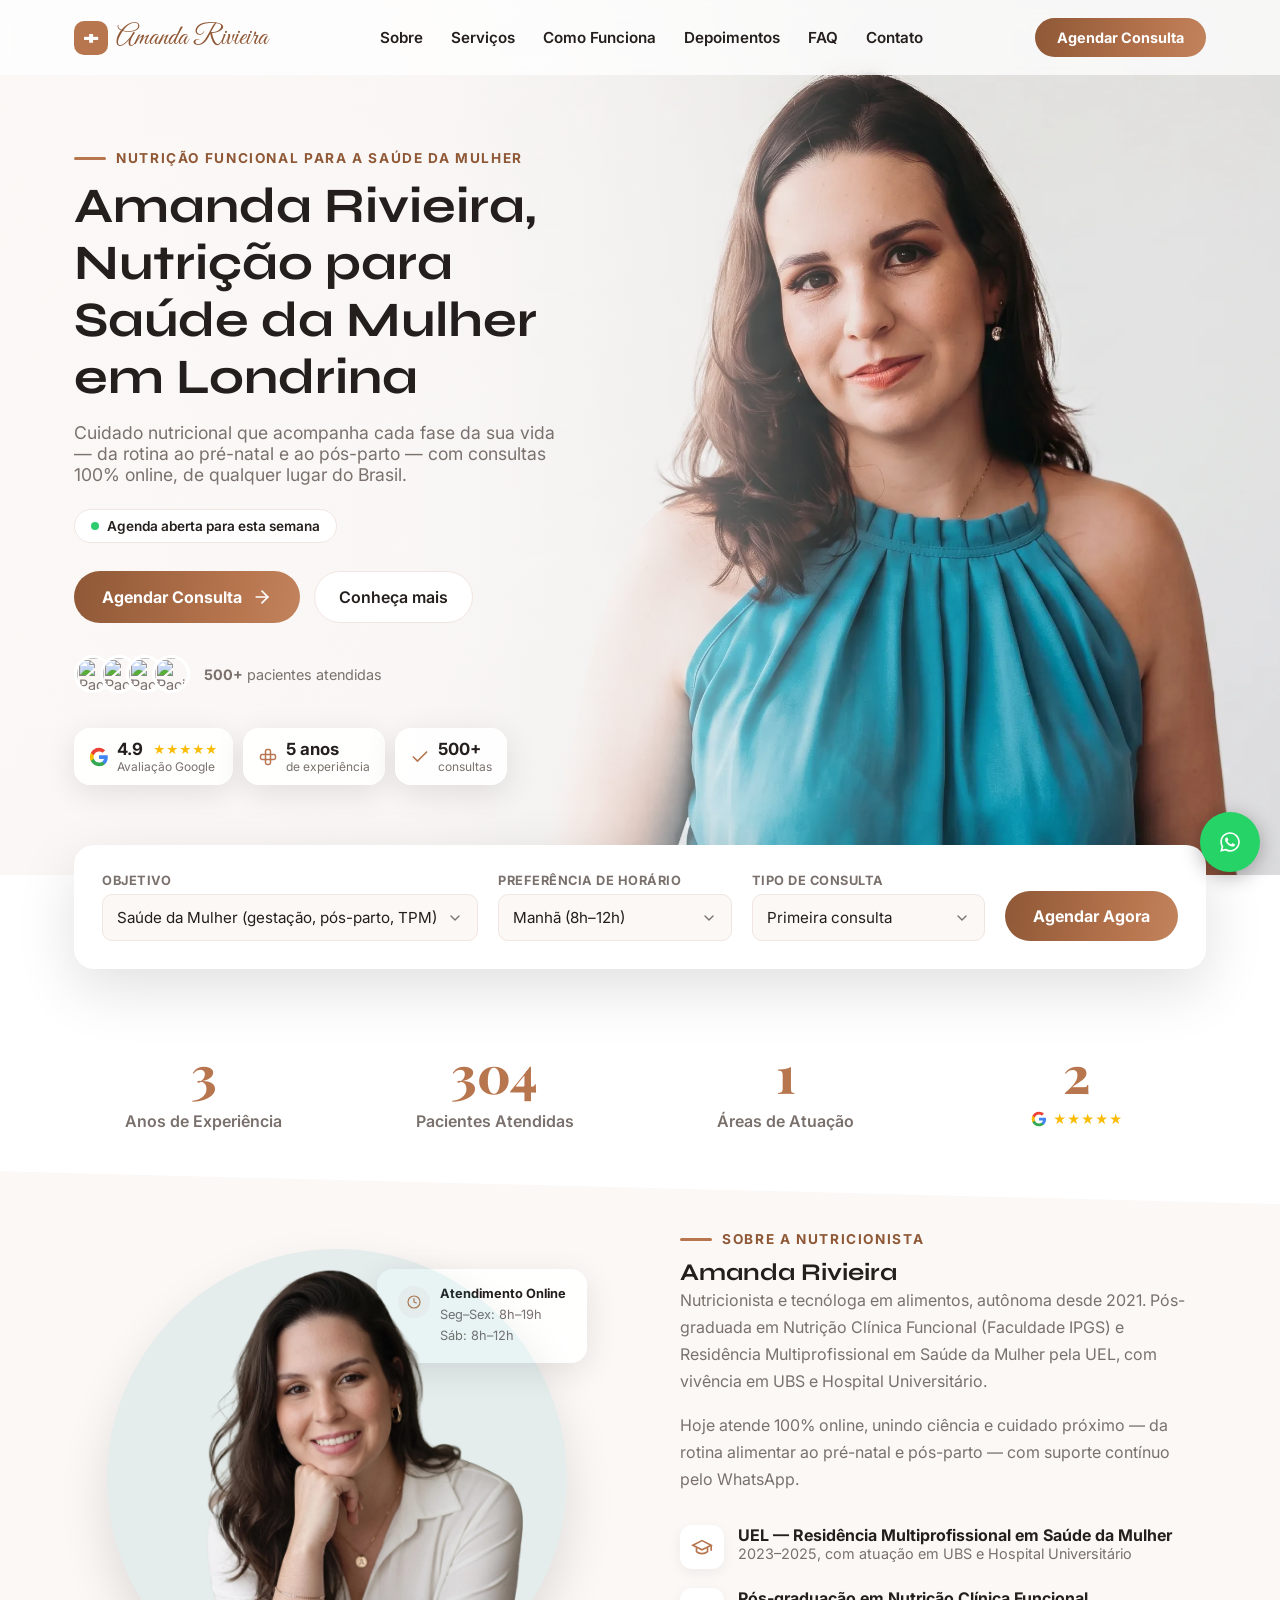
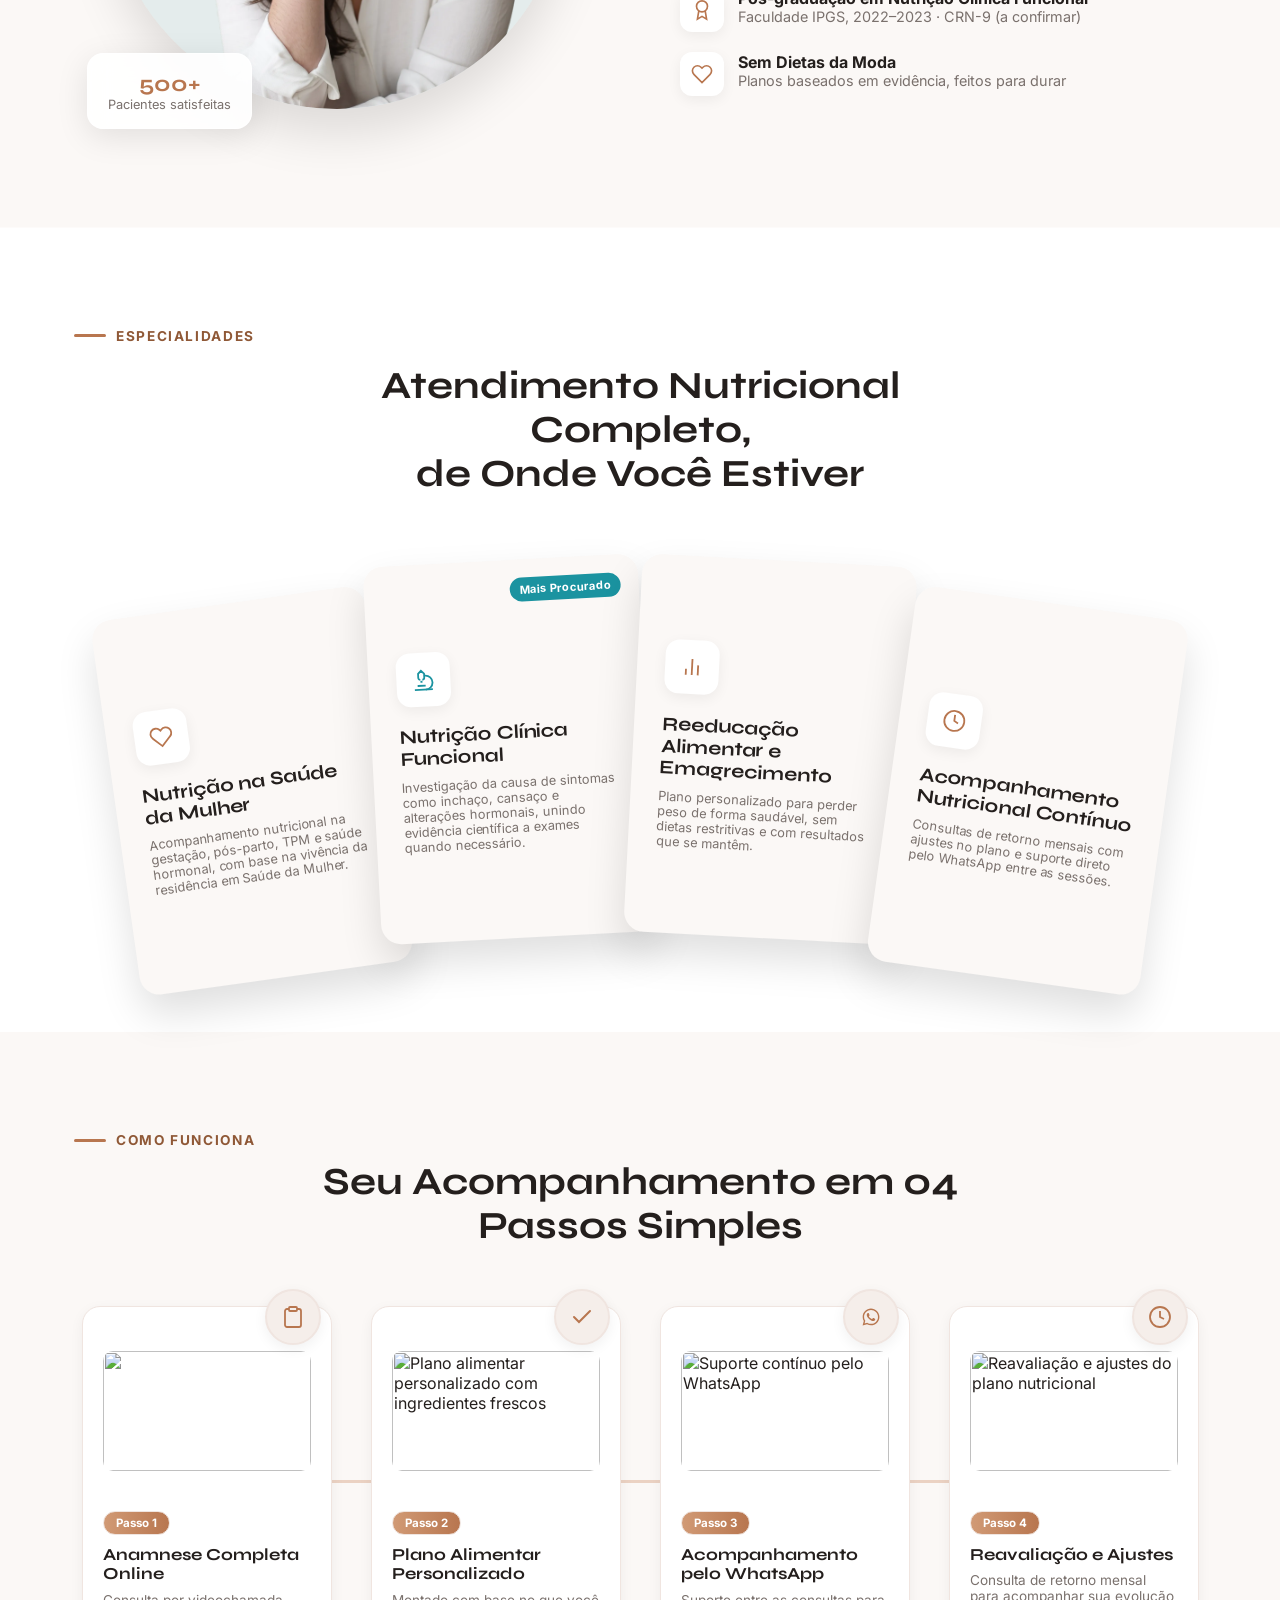
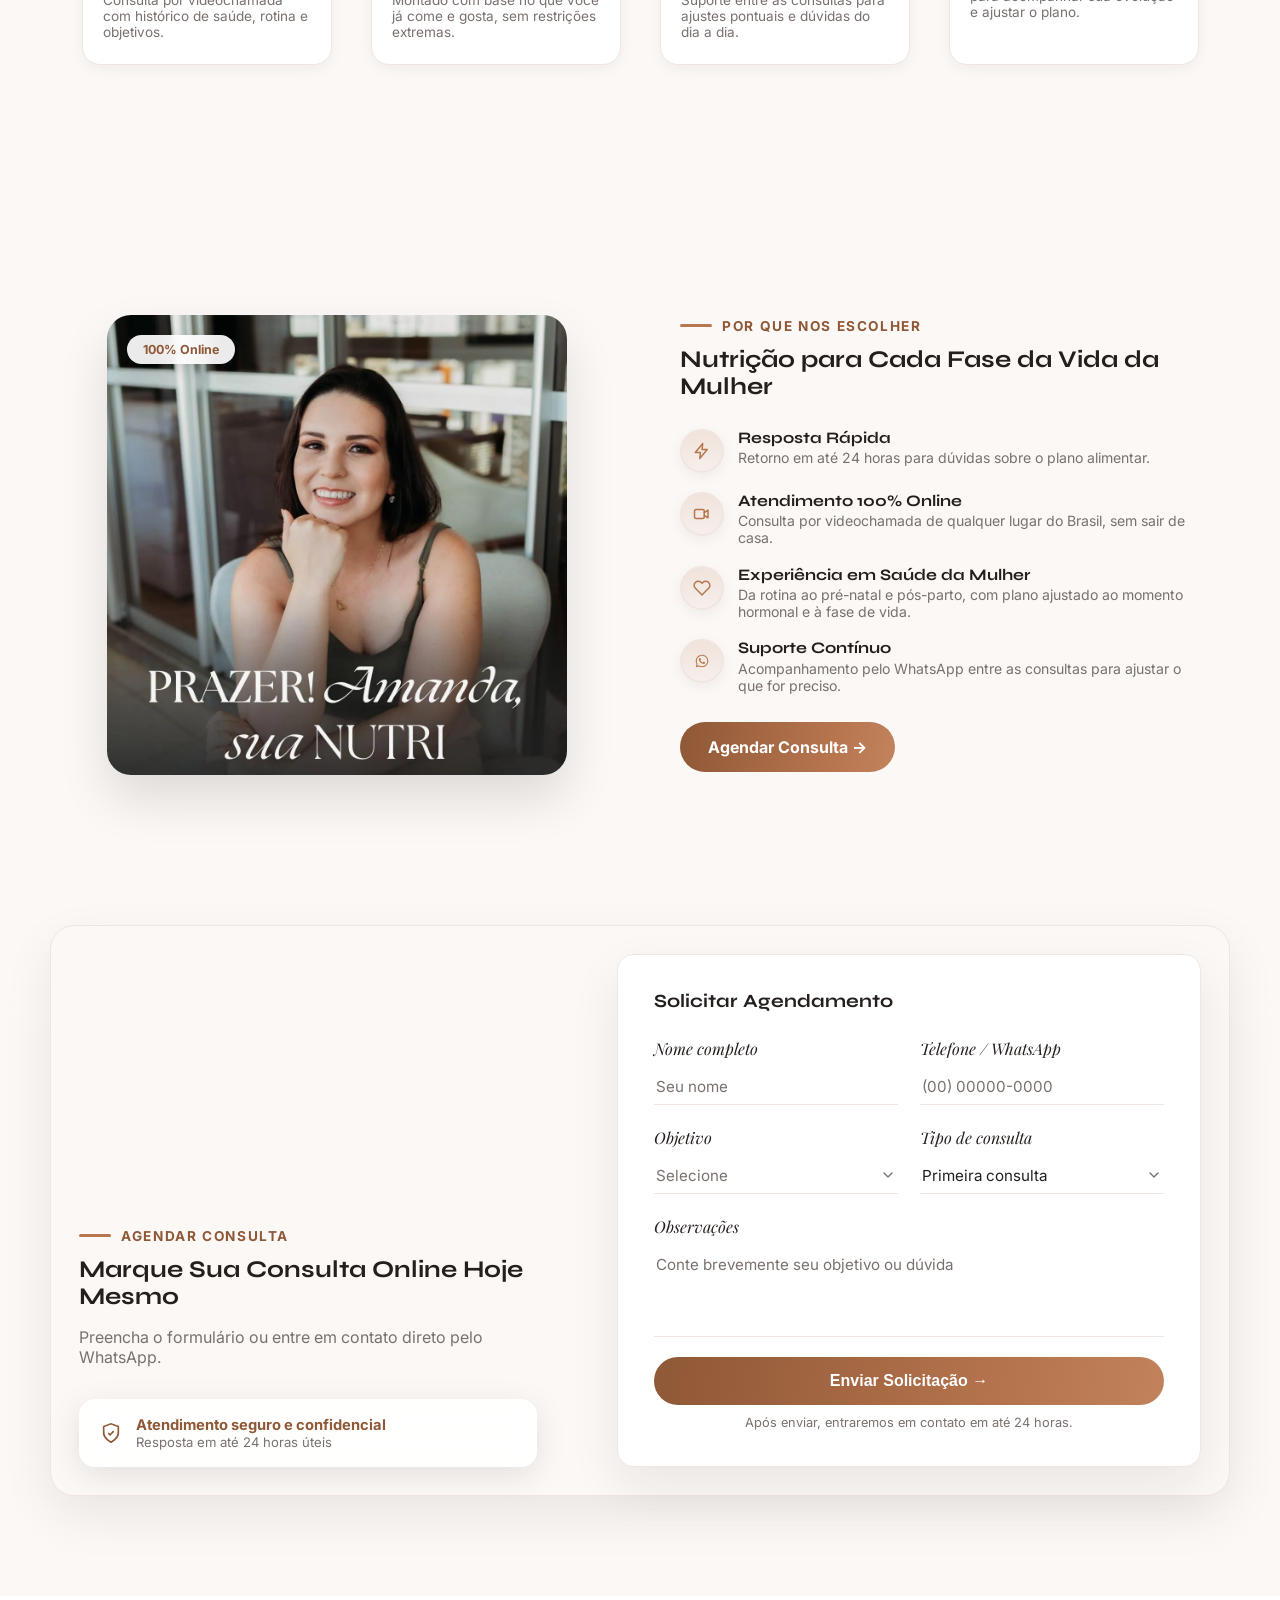
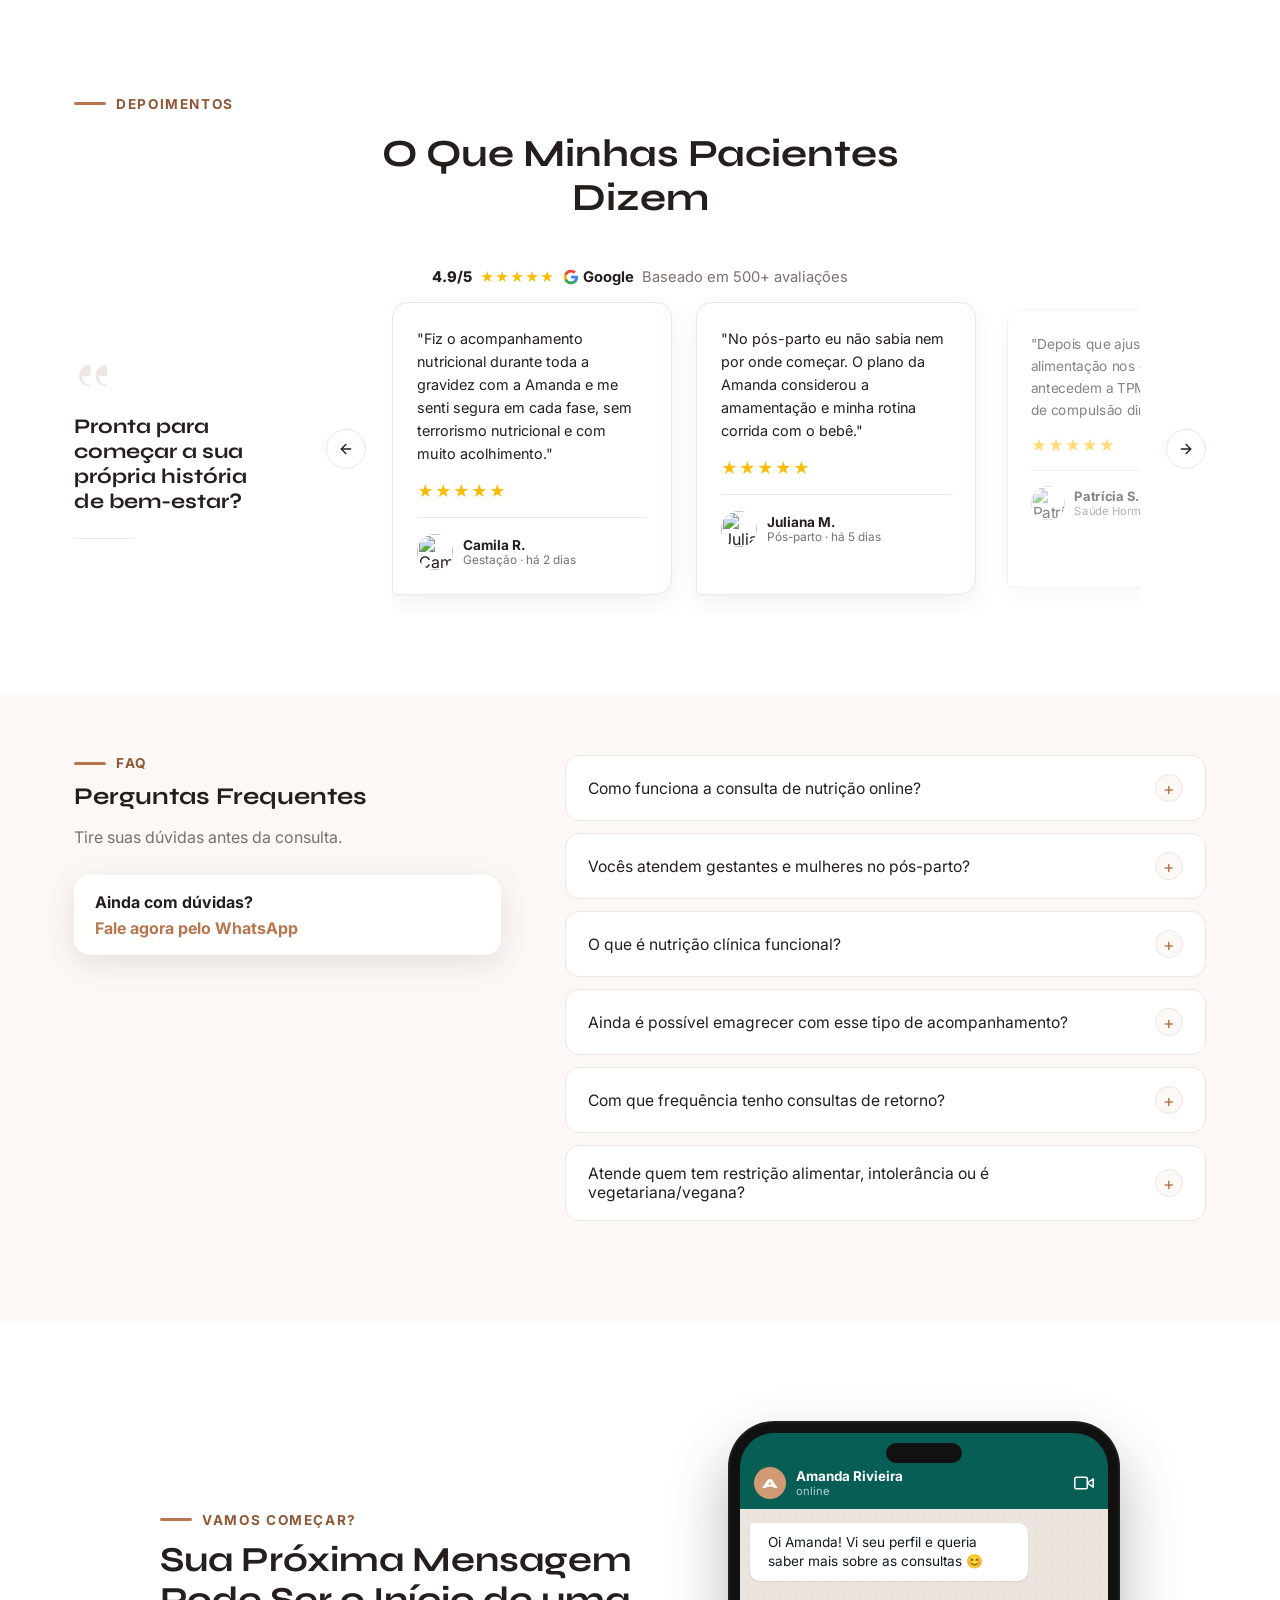
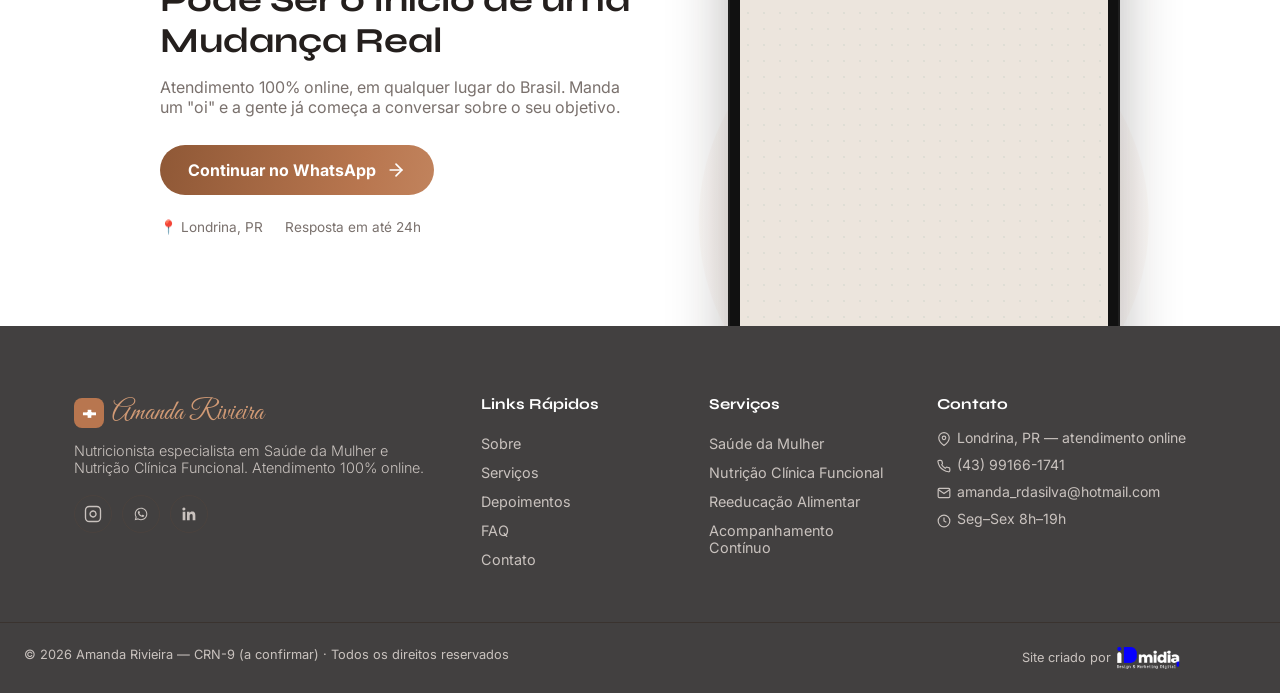
==== commit 88b3ad16: "Add scroll animations and interactive polish - Scale-in reveal for portrait photos (Sobre, Por Que) " ====
--- a/index.html
+++ b/index.html
@@ -96,7 +96,7 @@
     <div class="hero-scrim"></div>
 
     <div class="hero-content">
-      <div class="hero-text reveal">
+      <div class="hero-text">
         <div class="section-label">Nutrição Funcional para a Saúde da Mulher</div>
         <h1 class="hero-title">Amanda Rivieira, Nutrição para Saúde da Mulher em Londrina</h1>
         <p class="hero-sub">Cuidado nutricional que acompanha cada fase da sua vida — da rotina ao pré-natal e ao
@@ -254,7 +254,7 @@
 
   <section class="sobre section-skew-reverse" id="sobre">
     <div class="container sobre-grid">
-      <div class="sobre-image-wrap reveal">
+      <div class="sobre-image-wrap reveal-scale">
         <div class="image-shape">
           <img src="src/amdna-rivieira-perfil.webp" alt="Amanda Rivieira, nutricionista especialista em Saúde da Mulher"
             loading="lazy" style="object-position: 50% 20%;">
@@ -458,7 +458,7 @@
 
   <section class="porque" id="porque">
     <div class="container porque-grid">
-      <div class="porque-image reveal">
+      <div class="porque-image reveal-scale">
         <div class="porque-image-wrap">
           <img src="src/amanda-rivieira-4.webp" alt="Nutricionista Amanda Rivieira" loading="lazy">
           <div class="porque-tag porque-tag-top">100% Online</div>
--- a/css/style.css
+++ b/css/style.css
@@ -99,6 +99,18 @@
 .reveal.visible {
   opacity: 1;
   transform: translateY(0);
+}
+
+/* Scale-in variant for portraits/photos — "coming into focus" instead of sliding up */
+.reveal-scale {
+  opacity: 0;
+  transform: scale(.92);
+  transition: opacity .8s ease, transform .8s ease;
+}
+
+.reveal-scale.visible {
+  opacity: 1;
+  transform: scale(1);
 }
 
 .glass-card {
@@ -412,8 +424,24 @@
   }
 
   .nav-menu a {
+    position: relative;
     padding: 0;
     border-bottom: none;
+  }
+
+  .nav-menu a::after {
+    content: '';
+    position: absolute;
+    left: 0;
+    bottom: -4px;
+    width: 0;
+    height: 1.5px;
+    background: var(--accent);
+    transition: width .25s ease;
+  }
+
+  .nav-menu a:hover::after {
+    width: 100%;
   }
 
   .nav-cta {
@@ -470,6 +498,31 @@
   display: flex;
   flex-direction: column;
 }
+
+@keyframes heroFadeUp {
+  from {
+    opacity: 0;
+    transform: translateY(16px);
+  }
+
+  to {
+    opacity: 1;
+    transform: translateY(0);
+  }
+}
+
+.hero-text > * {
+  opacity: 0;
+  animation: heroFadeUp .7s ease forwards;
+}
+
+.hero-text .section-label { animation-delay: .05s; }
+.hero-text .hero-title { animation-delay: .17s; }
+.hero-text .hero-sub { animation-delay: .29s; }
+.hero-text .hero-badge { animation-delay: .39s; }
+.hero-text .hero-actions { animation-delay: .49s; }
+.hero-text .social-proof { animation-delay: .55s; }
+.hero-text .hero-stats-row { animation-delay: .63s; }
 
 .hero-title {
   font-size: clamp(2rem, 4.5vw, 3.1rem);
@@ -647,12 +700,16 @@
   .sobre-features .sf-item strong {font-size: 1rem;}
 
   .sobre .container .sobre-text p:first-of-type{margin-top: 10px;}
+  .sobre{position: relative;}
+  .sobre-schedule{transform: scale(.8);position: absolute;right: -60px !important;top: 0 !important;}
+
   .trust-note{display: none !important;}
 
   .porque{padding: 60px 20px 80px!important;}
   
   .depoimentos .depo-rating-count{display: none !important;}
   .footer{margin-bottom: 0 !important;}
+
 }
 
 /* BOOKING STRIP */
@@ -1787,6 +1844,15 @@
   padding: 6px 6px 20px;
   margin: -6px -6px -20px;
   -webkit-overflow-scrolling: touch;
+  cursor: grab;
+  touch-action: pan-y;
+  user-select: none;
+}
+
+.depo-track.dragging {
+  scroll-snap-type: none;
+  scroll-behavior: auto;
+  cursor: grabbing;
 }
 
 .depo-track::-webkit-scrollbar {
@@ -1807,6 +1873,14 @@
   border-bottom-left-radius: 4px;
   padding: 24px;
   box-shadow: 0 8px 24px rgba(0, 0, 0, .06);
+  transform: scale(.95);
+  opacity: .55;
+  transition: transform .35s ease, opacity .35s ease;
+}
+
+.depo-bubble.in-focus {
+  transform: scale(1);
+  opacity: 1;
 }
 
 @media (max-width: 899px) {
@@ -1819,6 +1893,12 @@
   .depo-bubble {
     flex: 0 0 88%;
     scroll-snap-align: center;
+  }
+}
+
+@media (max-width: 500px) {
+  .depo-nav-btn {
+    display: none;
   }
 }
 
@@ -1964,18 +2044,19 @@
   background: none;
   border: none;
   font-family: 'Inter', sans-serif;
-  font-weight: 700;
+  font-weight: 400;
   font-size: .98rem;
   display: flex;
   justify-content: space-between;
   align-items: center;
   cursor: pointer;
   color: var(--text);
-  transition: color .2s ease;
+  transition: color .2s ease, font-weight .2s ease;
 }
 
 .faq-q:hover {
   color: var(--primary);
+  font-weight: 700;
 }
 
 .faq-item.open .faq-q {
@@ -2507,8 +2588,19 @@
     scroll-behavior: auto !important;
   }
 
-  .reveal {
+  .reveal,
+  .reveal-scale {
     opacity: 1;
     transform: none;
   }
+
+  .hero-text > * {
+    opacity: 1;
+    animation: none;
+  }
+
+  .depo-bubble {
+    opacity: 1;
+    transform: none;
+  }
 }
